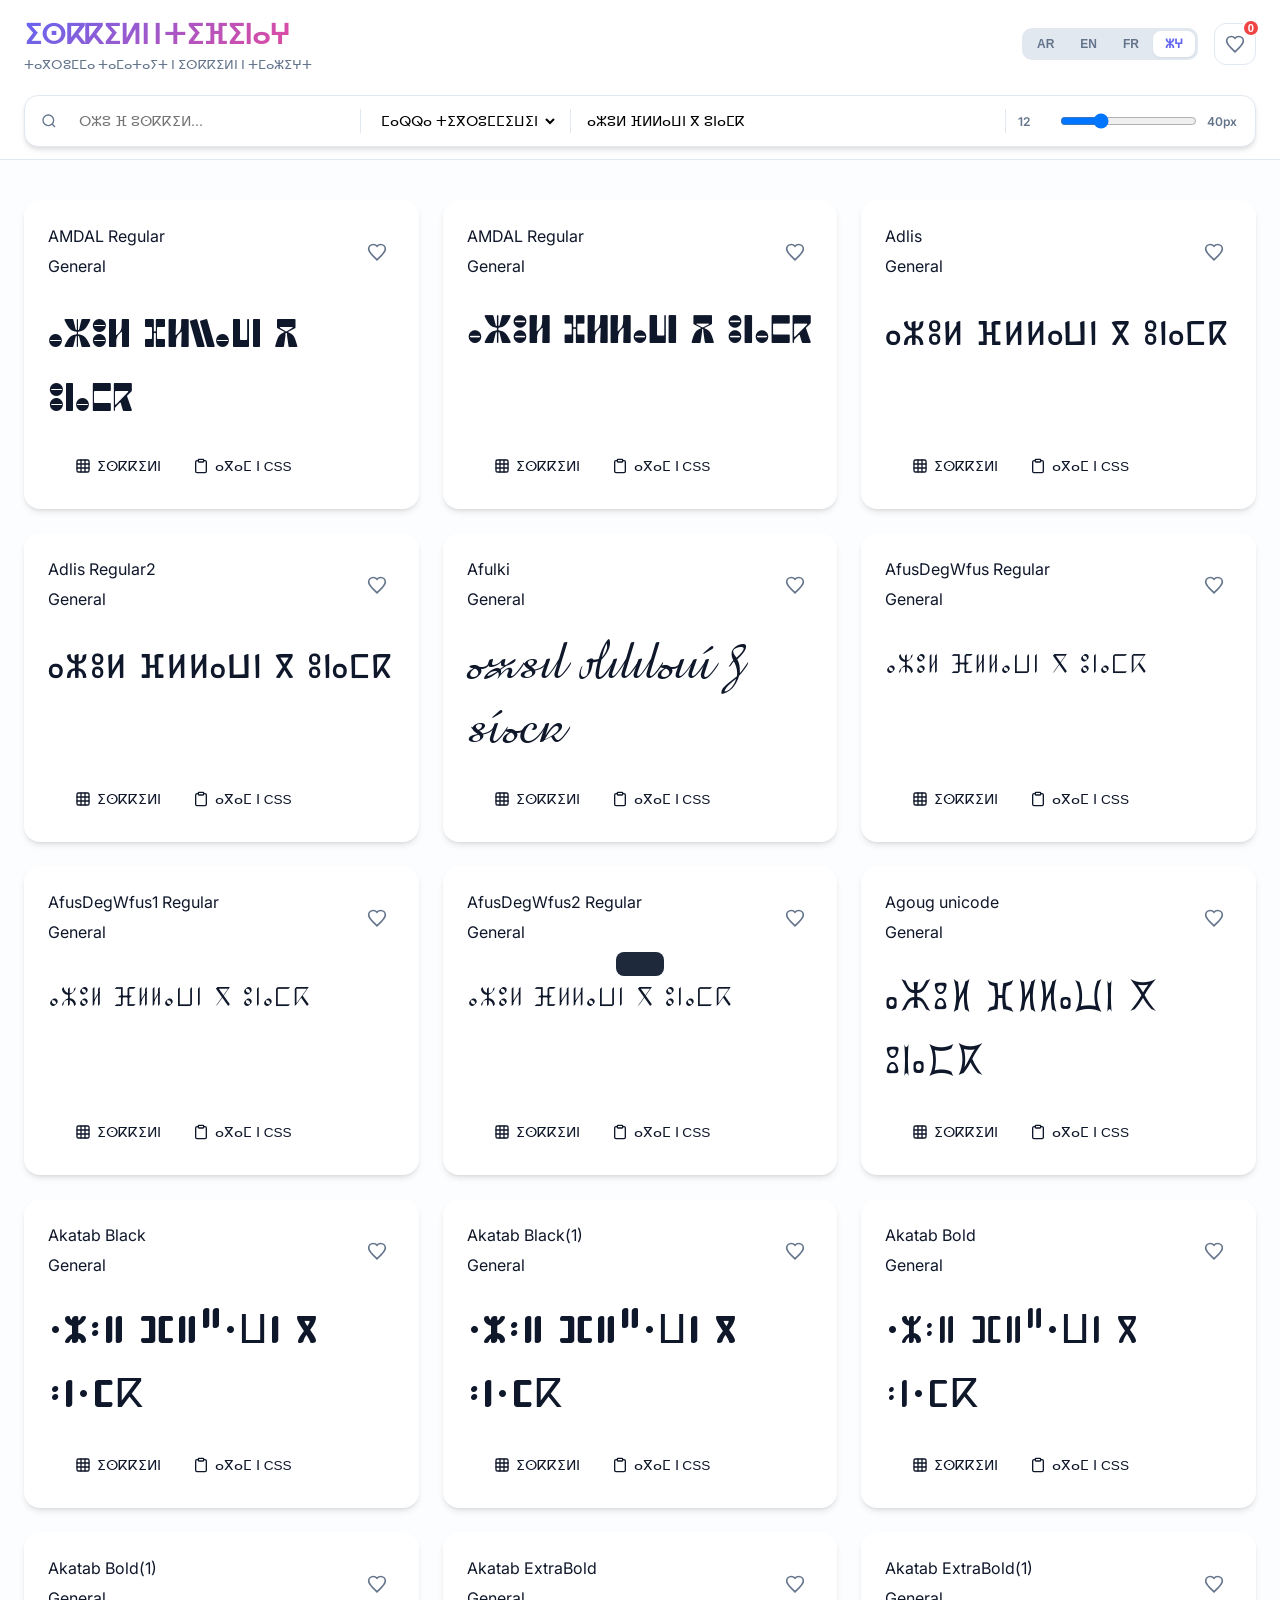
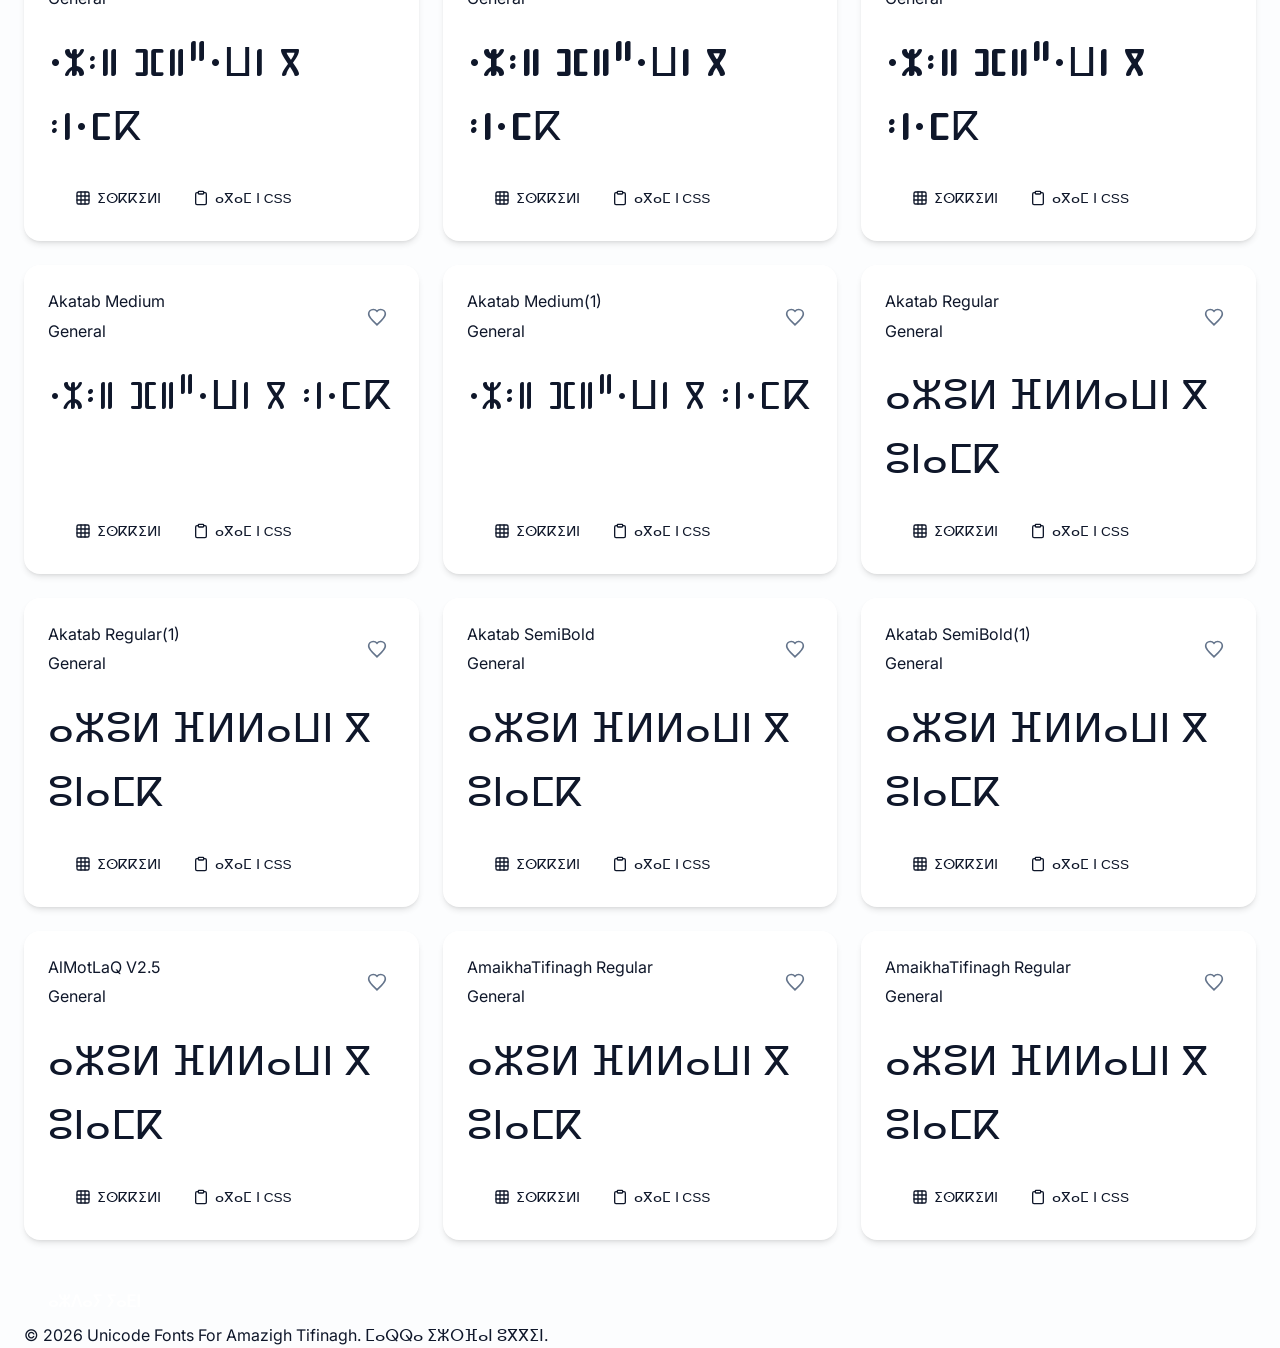
==== index.html @ 03a6a177 "Redesign header and toolbar, add a favorite toggle with counter, and implement a back-to-top button." ====
<!DOCTYPE html>
<html lang="zgh" dir="ltr">

<head>
    <meta charset="UTF-8">
    <meta name="viewport" content="width=device-width, initial-scale=1.0">
    <title>Tifinagh Fonts - معاينة وتحميل خطوط الأمازيغية</title>
    <link rel="stylesheet" href="style.css">
    <link
        href="https://fonts.googleapis.com/css2?family=Inter:wght@400;500;600;700&family=Outfit:wght@400;600;700&display=swap"
        rel="stylesheet">
</head>

<body>
    <header class="main-header">
        <div class="header-inner container">
            <div class="header-top">
                <div class="logo-brand">
                    <h1 data-i18n="title">خطوط تيفيناغ</h1>
                    <p data-i18n="subtitle">ⵜⴰⴳⵔⵓⵎⵎⴰ ⵜⴰⵎⴰⵜⴰⵢⵜ ⵏ ⵉⵙⴽⴽⵉⵍⵏ ⵏ ⵜⵎⴰⵣⵉⵖⵜ</p>
                </div>
                
                <div class="header-actions">
                    <div class="lang-switcher">
                        <button class="lang-btn" data-lang="ar">AR</button>
                        <button class="lang-btn" data-lang="en">EN</button>
                        <button class="lang-btn" data-lang="fr">FR</button>
                        <button class="lang-btn" data-lang="zgh">ⵣⵖ</button>
                    </div>
                    
                    <button id="toggleFavsBtn" class="btn-fav-toggle" data-i18n-title="showFavorites">
                        <svg viewBox="0 0 24 24"><path d="M12 21.35l-1.45-1.32C5.4 15.36 2 12.28 2 8.5 2 5.42 4.42 3 7.5 3c1.74 0 3.41.81 4.5 2.09C13.09 3.81 14.76 3 16.5 3 19.58 3 22 5.42 22 8.5c0 3.78-3.4 6.86-8.55 11.54L12 21.35z"/></svg>
                        <span id="favCount" class="badge">0</span>
                    </button>
                </div>
            </div>

            <div class="toolbar shadow-sm">
                <div class="toolbar-search">
                    <svg class="icon" viewBox="0 0 24 24" fill="none" stroke="currentColor" stroke-width="2"><circle cx="11" cy="11" r="8"></circle><line x1="21" y1="21" x2="16.65" y2="16.65"></line></svg>
                    <input type="text" id="fontSearch" data-i18n-placeholder="searchPlaceholder" placeholder="Search fonts...">
                </div>

                <div class="toolbar-divider"></div>

                <div class="toolbar-category">
                    <select id="categoryFilter">
                        <option value="all" data-i18n="allCategories">Categories</option>
                    </select>
                </div>

                <div class="toolbar-divider"></div>

                <div class="toolbar-preview">
                    <input type="text" id="previewTextInput" data-i18n-placeholder="previewPlaceholder" placeholder="Type something..." value="ⴰⵣⵓⵍ ⴼⵍⵍⴰⵡⵏ ⴳ ⵓⵏⴰⵎⴽ">
                </div>

                <div class="toolbar-divider"></div>

                <div class="toolbar-size">
                    <span class="size-label">12</span>
                    <input type="range" id="fontSizeRange" min="12" max="120" value="40">
                    <span id="fontSizeValue" class="size-value">40px</span>
                </div>
            </div>
        </div>
    </header>

    <main class="container">
        <div id="fontsGrid" class="fonts-grid">
            <!-- Font cards will be injected here -->
            <div class="loading" data-i18n="loading">جاري تحميل الخطوط...</div>
        </div>
        
        <div id="loadMoreContainer" class="load-more-container" style="display: none;">
            <button id="loadMoreBtn" class="btn-primary" data-i18n="loadMore">تحميل المزيد</button>
        </div>
    </main>

    <!-- Modal for Character Map -->
    <div id="charMapModal" class="modal">
        <div class="modal-content">
            <div class="modal-header">
                <h2 id="modalFontName">Character Map</h2>
                <button class="close-modal">&times;</button>
            </div>
            <div class="modal-body">
                <div id="charGrid" class="char-grid"></div>
            </div>
        </div>
    </div>

    <!-- Notification Toast -->
    <div id="toast" class="toast"></div>

    <footer class="main-footer">
        <div class="container">
            <p data-i18n="footerText">&copy; 2026 Unicode Fonts For Amazigh Tifinagh. جميع الحقوق محفوظة.</p>
        </div>
    </footer>

    <button id="backToTop" class="btn-top" title="Back to top">
        <svg viewBox="0 0 24 24"><path d="M7 14l5-5 5 5H7z"/></svg>
    </button>

    <script src="script.js"></script>
</body>

</html>
---- style.css ----
:root {
    --primary: #6366f1;
    --primary-hover: #4f46e5;
    --accent: #ec4899;
    --bg-main: #fcfdfe;
    --card-bg: #ffffff;
    --text-main: #0f172a;
    --text-muted: #64748b;
    --border: #e2e8f0;
    --header-bg: rgba(255, 255, 255, 0.85);
    --shadow-sm: 0 1px 2px 0 rgb(0 0 0 / 0.05);
    --shadow: 0 4px 6px -1px rgb(0 0 0 / 0.1), 0 2px 4px -2px rgb(0 0 0 / 0.1);
    --shadow-lg: 0 10px 15px -3px rgb(0 0 0 / 0.1), 0 4px 6px -4px rgb(0 0 0 / 0.1);
    --radius: 16px;
    --radius-sm: 8px;
}

@media (prefers-color-scheme: dark) {
    :root {
        --bg-main: #020617;
        --card-bg: #0f172a;
        --text-main: #f1f5f9;
        --text-muted: #94a3b8;
        --border: #1e293b;
        --header-bg: rgba(2, 6, 23, 0.85);
    }
}

* {
    margin: 0;
    padding: 0;
    box-sizing: border-box;
}

body {
    font-family: 'Inter', -apple-system, sans-serif;
    background-color: var(--bg-main);
    color: var(--text-main);
    line-height: 1.6;
    -webkit-font-smoothing: antialiased;
}

.container {
    max-width: 1280px;
    margin: 0 auto;
    padding: 0 24px;
}

/* --- Modern Header --- */
.main-header {
    background-color: var(--header-bg);
    backdrop-filter: blur(12px) saturate(180%);
    -webkit-backdrop-filter: blur(12px) saturate(180%);
    border-bottom: 1px solid var(--border);
    position: sticky;
    top: 0;
    z-index: 1000;
    padding: 12px 0;
}

.header-top {
    display: flex;
    justify-content: space-between;
    align-items: center;
    margin-bottom: 20px;
}

.logo-brand h1 {
    font-family: 'Outfit', sans-serif;
    font-size: 1.75rem;
    font-weight: 800;
    letter-spacing: -0.02em;
    background: linear-gradient(135deg, var(--primary), var(--accent));
    -webkit-background-clip: text;
    background-clip: text;
    -webkit-text-fill-color: transparent;
}

.logo-brand p {
    font-size: 0.8rem;
    color: var(--text-muted);
    font-weight: 500;
    margin-top: -2px;
}

.header-actions {
    display: flex;
    align-items: center;
    gap: 16px;
}

.lang-switcher {
    display: flex;
    background: var(--border);
    padding: 3px;
    border-radius: 10px;
    gap: 2px;
}

.lang-btn {
    border: none;
    background: transparent;
    color: var(--text-muted);
    padding: 6px 12px;
    border-radius: 8px;
    font-size: 0.75rem;
    font-weight: 600;
    cursor: pointer;
    transition: all 0.2s cubic-bezier(0.4, 0, 0.2, 1);
}

.lang-btn:hover {
    color: var(--text-main);
}

.lang-btn.active {
    background: var(--card-bg);
    color: var(--primary);
    box-shadow: var(--shadow-sm);
}

.btn-fav-toggle {
    background: var(--card-bg);
    border: 1px solid var(--border);
    width: 42px;
    height: 42px;
    border-radius: 12px;
    display: flex;
    align-items: center;
    justify-content: center;
    position: relative;
    cursor: pointer;
    transition: all 0.2s;
    color: var(--text-muted);
}

.btn-fav-toggle svg {
    width: 20px;
    height: 20px;
    fill: none;
    stroke: currentColor;
    stroke-width: 2;
}

.btn-fav-toggle:hover {
    border-color: #fca5a5;
    color: #ef4444;
    transform: translateY(-1px);
}

.btn-fav-toggle.active {
    background: #fef2f2;
    border-color: #fca5a5;
    color: #ef4444;
}

.btn-fav-toggle.active svg {
    fill: currentColor;
}

.badge {
    position: absolute;
    top: -5px;
    right: -5px;
    background: #ef4444;
    color: white;
    font-size: 0.7rem;
    font-weight: 700;
    min-width: 18px;
    height: 18px;
    padding: 0 4px;
    border-radius: 9px;
    display: flex;
    align-items: center;
    justify-content: center;
    border: 2px solid var(--card-bg);
}

/* --- Toolbar (Controls) --- */
.toolbar {
    background: var(--card-bg);
    border: 1px solid var(--border);
    border-radius: 14px;
    padding: 8px 16px;
    display: flex;
    align-items: center;
    gap: 12px;
    box-shadow: var(--shadow);
}

.toolbar > div {
    display: flex;
    align-items: center;
    gap: 10px;
}

.toolbar-divider {
    width: 1px;
    height: 24px;
    background: var(--border);
    flex-shrink: 0;
}

.toolbar-search {
    flex: 1.5;
    min-width: 180px;
}

.toolbar-preview {
    flex: 2;
    min-width: 250px;
}

.toolbar-search .icon {
    width: 18px;
    color: var(--text-muted);
}

.toolbar input, .toolbar select {
    border: none !important;
    background: transparent !important;
    padding: 8px 4px;
    font-size: 0.9rem;
    font-weight: 500;
    width: 100%;
    outline: none;
}

.toolbar select {
    cursor: pointer;
    min-width: 120px;
}

.toolbar-size {
    display: flex;
    align-items: center;
    gap: 12px;
    min-width: 180px;
}

.toolbar-size input[type="range"] {
    flex: 1;
    cursor: pointer;
}

.size-label, .size-value {
    font-size: 0.75rem;
    color: var(--text-muted);
    font-weight: 600;
    min-width: 32px;
}

/* Grid & Cards */
.fonts-grid {
    display: grid;
    grid-template-columns: repeat(auto-fill, minmax(350px, 1fr));
    gap: 24px;
    padding: 40px 0;
}

.font-card {
    background-color: var(--card-bg);
    border: 1px solid var(--border-color);
    border-radius: var(--radius);
    padding: 24px;
    display: flex;
    flex-direction: column;
    gap: 20px;
    transition: transform 0.2s, box-shadow 0.2s;
    box-shadow: var(--shadow);
}

.font-card:hover {
    transform: translateY(-4px);
    box-shadow: 0 10px 15px -3px rgb(0 0 0 / 0.1);
}

/* Font Info & Favorites */
.font-info {
    display: flex;
    justify-content: space-between;
    align-items: center;
}

.font-meta {
    display: flex;
    flex-direction: column;
    gap: 4px;
}

.btn-fav {
    background: none;
    border: none;
    cursor: pointer;
    color: var(--text-muted);
    transition: transform 0.2s, color 0.2s;
    padding: 8px;
    display: flex;
    align-items: center;
    justify-content: center;
}

.btn-fav:hover {
    transform: scale(1.2);
    color: #ef4444;
}

.btn-fav.active {
    color: #ef4444;
}

.btn-fav svg {
    width: 20px;
    height: 20px;
    fill: none;
    stroke: currentColor;
    stroke-width: 2;
}

.btn-fav.active svg {
    fill: currentColor;
}

.font-actions {
    display: flex;
    justify-content: flex-end;
    gap: 8px;
    margin-top: auto;
}

.btn-action {
    display: inline-flex;
    align-items: center;
    gap: 6px;
    padding: 8px 12px;
    background-color: var(--bg-color);
    color: var(--text-main);
    text-decoration: none;
    border-radius: 8px;
    font-size: 0.85rem;
    font-weight: 500;
    border: 1px solid var(--border-color);
    cursor: pointer;
    transition: all 0.2s;
}

.btn-action:hover {
    border-color: var(--primary-color);
    color: var(--primary-color);
}

.btn-download {
    background-color: var(--primary-color);
    color: white;
    border-color: var(--primary-color);
}

.btn-download:hover {
    background-color: var(--primary-hover);
    color: white;
}

.btn-primary {
    padding: 12px 24px;
    background-color: var(--primary-color);
    color: white;
    border: none;
    border-radius: 8px;
    font-size: 1rem;
    font-weight: 600;
    cursor: pointer;
    transition: background-color 0.2s;
}

.btn-primary:hover {
    background-color: var(--primary-hover);
}

/* Modal Styles */
.modal {
    display: none;
    position: fixed;
    z-index: 1000;
    left: 0;
    top: 0;
    width: 100%;
    height: 100%;
    background-color: rgba(0, 0, 0, 0.5);
    backdrop-filter: blur(4px);
    align-items: center;
    justify-content: center;
}

.modal.active {
    display: flex;
}

.modal-content {
    background-color: var(--card-bg);
    border-radius: var(--radius);
    width: 90%;
    max-width: 800px;
    max-height: 80vh;
    box-shadow: 0 20px 25px -5px rgb(0 0 0 / 0.1);
    display: flex;
    flex-direction: column;
}

.modal-header {
    padding: 20px 24px;
    border-bottom: 1px solid var(--border-color);
    display: flex;
    justify-content: space-between;
    align-items: center;
}

.modal-header h2 {
    font-size: 1.25rem;
    font-weight: 600;
}

.close-modal {
    background: none;
    border: none;
    font-size: 1.5rem;
    cursor: pointer;
    color: var(--text-muted);
}

.modal-body {
    padding: 24px;
    overflow-y: auto;
}

.char-grid {
    display: grid;
    grid-template-columns: repeat(auto-fill, minmax(60px, 1fr));
    gap: 12px;
}

.char-item {
    aspect-ratio: 1;
    display: flex;
    align-items: center;
    justify-content: center;
    background-color: var(--bg-color);
    border: 1px solid var(--border-color);
    border-radius: 8px;
    font-size: 1.5rem;
    transition: transform 0.2s;
}

.char-item:hover {
    transform: scale(1.1);
    border-color: var(--primary-color);
}

/* Toast */
.toast {
    position: fixed;
    bottom: 24px;
    left: 50%;
    transform: translateX(-50%) translateY(100px);
    background-color: #1e293b;
    color: white;
    padding: 12px 24px;
    border-radius: 8px;
    z-index: 2000;
    transition: transform 0.3s ease;
    font-size: 0.95rem;
}

.toast.active {
    transform: translateX(-50%) translateY(0);
}

/* --- Responsive Overrides --- */
@media (max-width: 1024px) {
    .main-header { padding: 10px 0; }
    .toolbar {
        flex-wrap: wrap;
        padding: 12px;
        gap: 8px;
    }
    .toolbar-divider { display: none; }
    .toolbar-search, .toolbar-preview {
        flex: 1 1 calc(50% - 10px);
        min-width: 150px;
        padding-bottom: 8px;
        border-bottom: 1px solid var(--border) !important;
    }
    .toolbar-category, .toolbar-size {
        flex: 1 1 calc(50% - 10px);
        min-width: 150px;
    }
}

@media (max-width: 640px) {
    .header-top {
        flex-direction: column;
        align-items: flex-start;
        gap: 16px;
    }
    .header-actions {
        width: 100%;
        justify-content: space-between;
    }
    .toolbar-search, .toolbar-preview, .toolbar-category, .toolbar-size {
        flex: 1 1 100%;
    }
    .logo-brand h1 { font-size: 1.5rem; }
}

/* Animations & Effects */
@keyframes fadeInUp {
    from { opacity: 0; transform: translateY(20px); }
    to { opacity: 1; transform: translateY(0); }
}

.font-card {
    animation: fadeInUp 0.5s cubic-bezier(0.16, 1, 0.3, 1) both;
}

.btn-top {
    position: fixed;
    bottom: 30px;
    right: 30px;
    width: 44px;
    height: 44px;
    background: var(--primary);
    color: white;
    border: none;
    border-radius: 50%;
    cursor: pointer;
    box-shadow: var(--shadow-lg);
    display: none;
    align-items: center;
    justify-content: center;
    transition: all 0.3s cubic-bezier(0.4, 0, 0.2, 1);
    z-index: 100;
}

.btn-top:hover {
    transform: translateY(-5px);
    background: var(--primary-hover);
}

.btn-top.visible {
    display: flex;
    animation: fadeInUp 0.3s ease;
}

/* RTL Helpers */
[dir="rtl"] .toolbar-search .icon { margin-left: 8px; }
[dir="ltr"] .toolbar-search .icon { margin-right: 8px; }
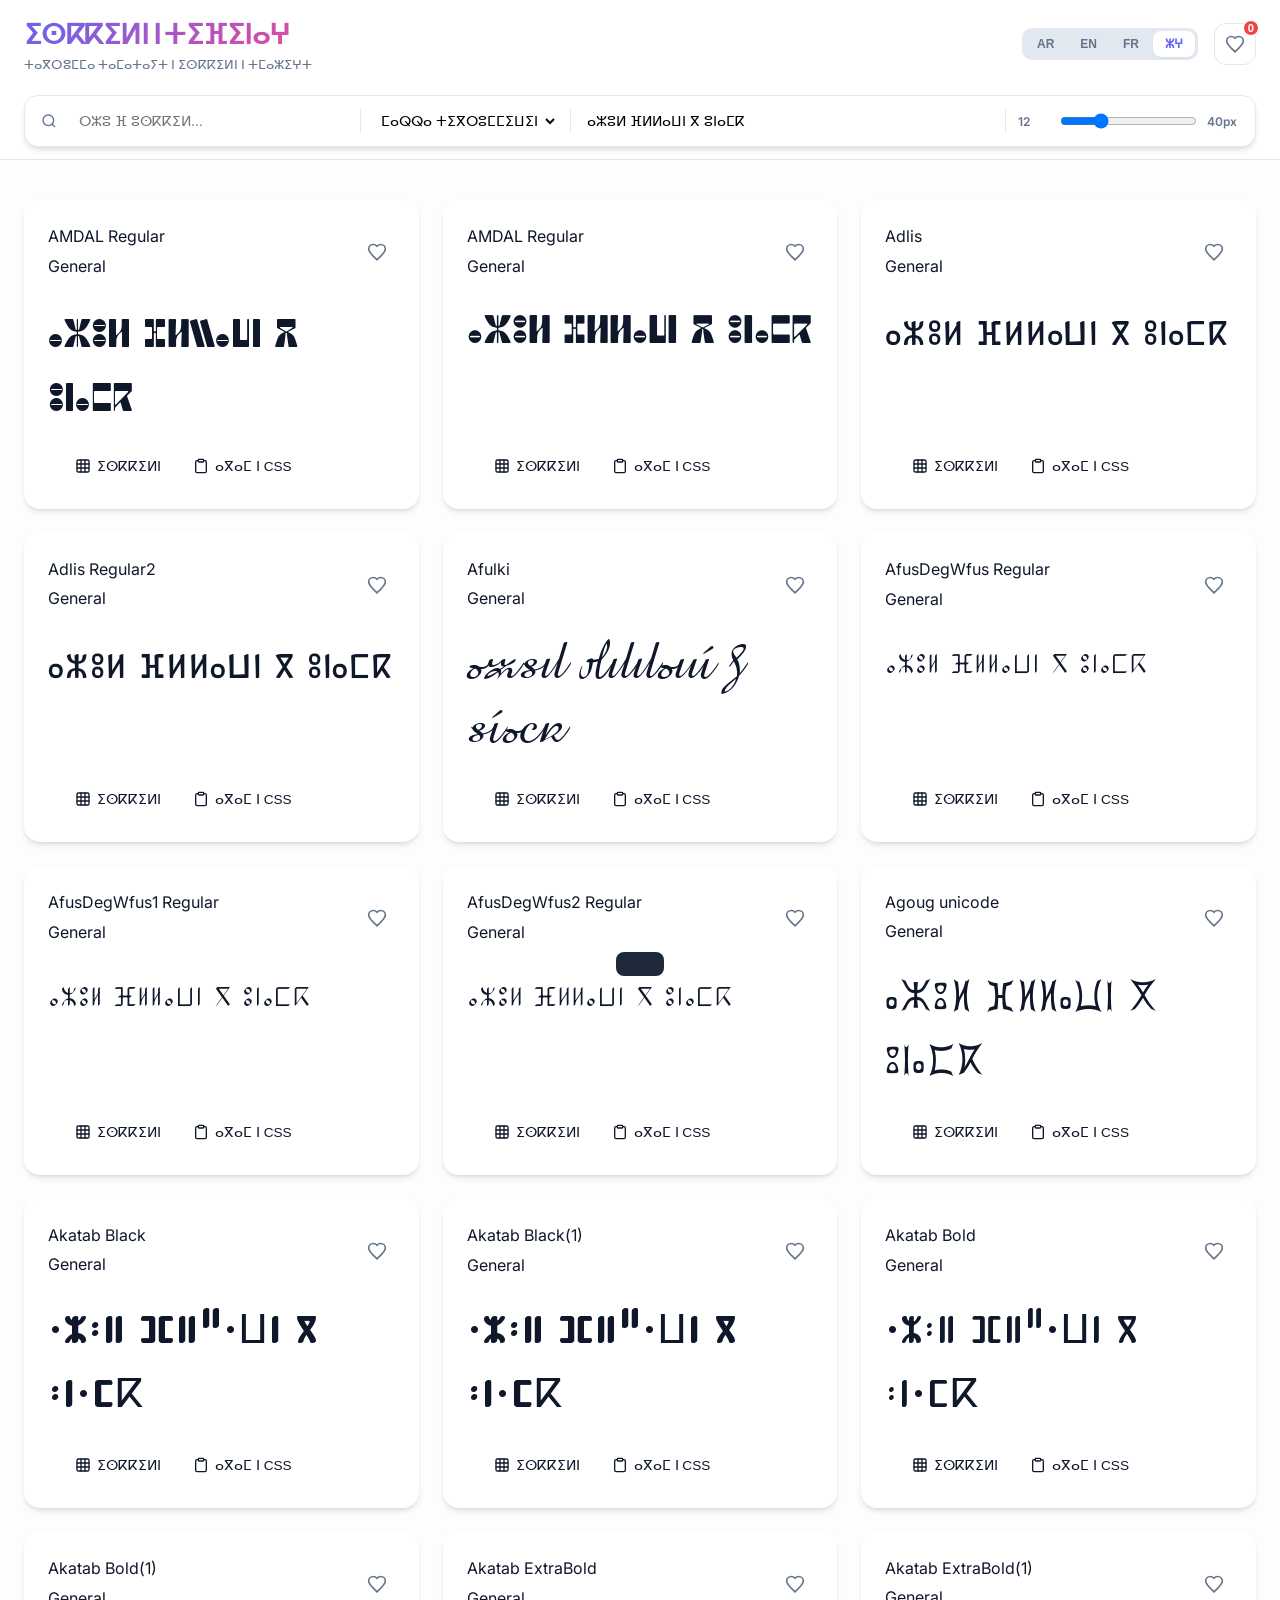
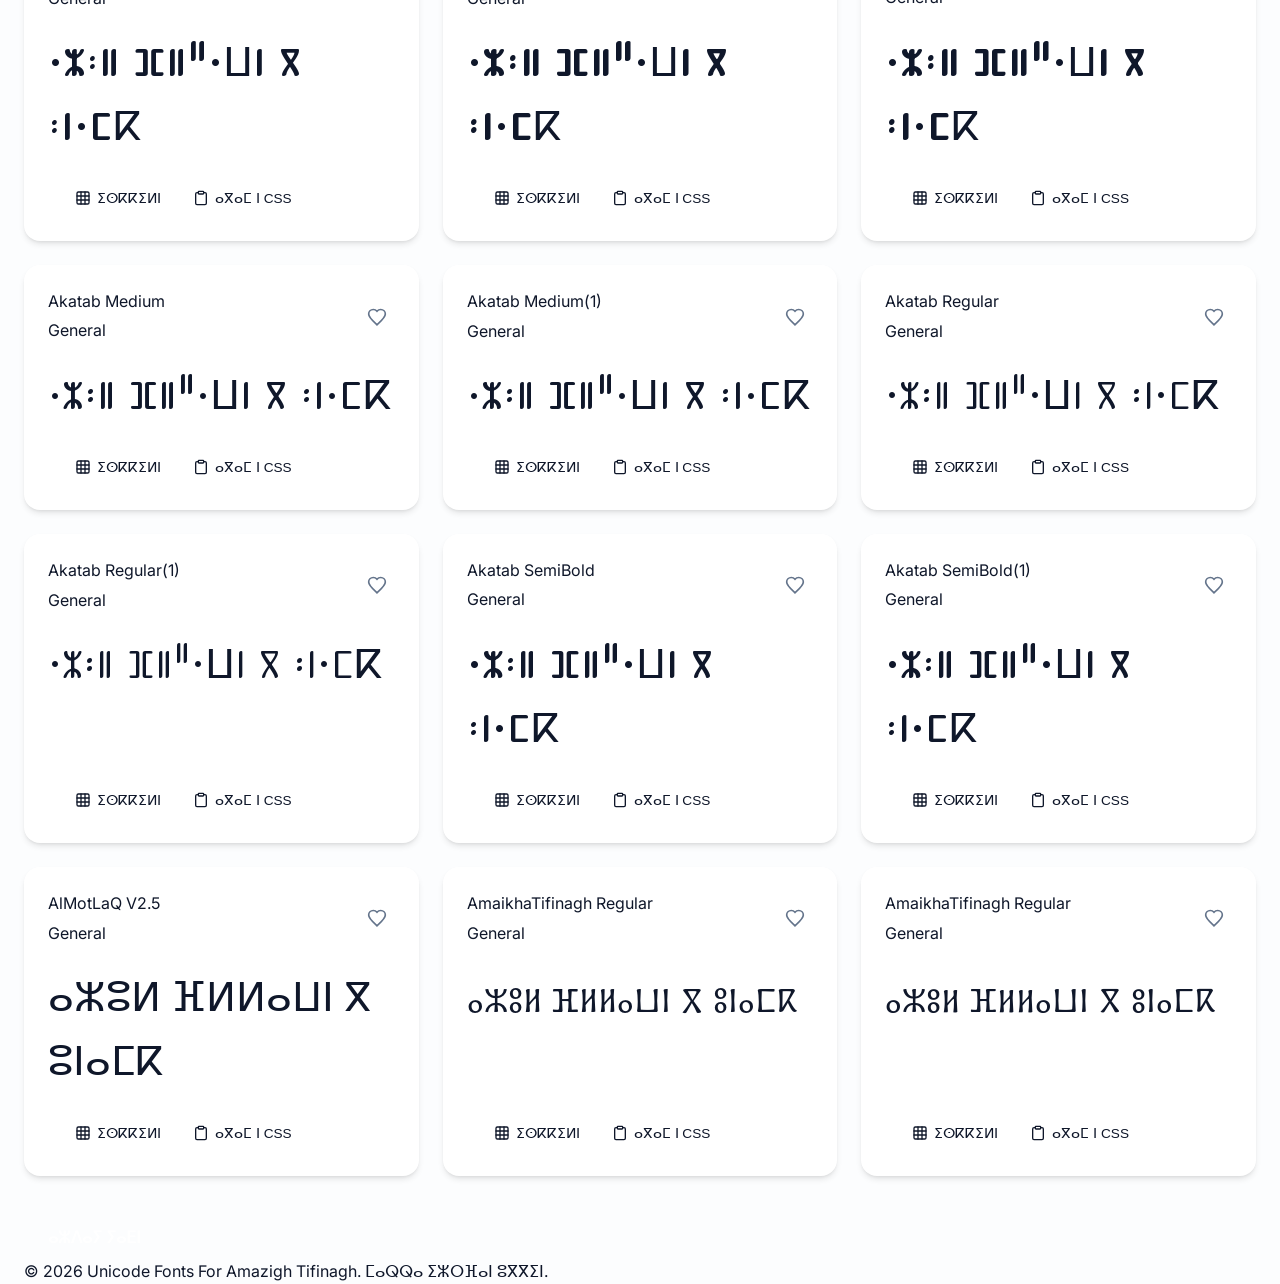
==== commit 3534b768: "Optimize SEO with meta tags, structured data, robots.txt, and sitemap" ====
--- a/index.html
+++ b/index.html
@@ -4,7 +4,51 @@
 <head>
     <meta charset="UTF-8">
     <meta name="viewport" content="width=device-width, initial-scale=1.0">
-    <title>Tifinagh Fonts - معاينة وتحميل خطوط الأمازيغية</title>
+    <title>Tifinagh Fonts - Discover and Download Amazigh Unicode Fonts</title>
+    
+    <!-- SEO Meta Tags -->
+    <meta name="description" content="A comprehensive collection of Amazigh Tifinagh Unicode fonts. Preview, save favorites, and download high-quality fonts for designers and developers.">
+    <meta name="keywords" content="Tifinagh Fonts, Amazigh Fonts, Berber Fonts, Unicode Tifinagh, Tamazight, Download Tifinagh, Font Preview, Ircam Fonts">
+    <meta name="author" content="Anamek Organisation">
+    <link rel="canonical" href="https://anamekorganisation.github.io/Amazigh-Fonts/">
+
+    <!-- Open Graph / Facebook -->
+    <meta property="og:type" content="website">
+    <meta property="og:url" content="https://anamekorganisation.github.io/Amazigh-Fonts/">
+    <meta property="og:title" content="Tifinagh Fonts - Discover and Download Amazigh Unicode Fonts">
+    <meta property="og:description" content="Explore a modern collection of Tifinagh fonts. Preview styles, copy CSS, and find the perfect font for your Amazigh project.">
+    <meta property="og:image" content="https://anamekorganisation.github.io/Amazigh-Fonts/og-image.jpg">
+
+    <!-- Twitter -->
+    <meta property="twitter:card" content="summary_large_image">
+    <meta property="twitter:url" content="https://anamekorganisation.github.io/Amazigh-Fonts/">
+    <meta property="twitter:title" content="Tifinagh Fonts - Discover and Download Amazigh Unicode Fonts">
+    <meta property="twitter:description" content="Explore a modern collection of Tifinagh fonts. Preview styles, copy CSS, and find the perfect font for your Amazigh project.">
+    <meta property="twitter:image" content="https://anamekorganisation.github.io/Amazigh-Fonts/og-image.jpg">
+
+    <!-- Structured Data (JSON-LD) -->
+    <script type="application/ld+json">
+    {
+      "@context": "https://schema.org",
+      "@type": "WebApplication",
+      "name": "Tifinagh Fonts Explorer",
+      "description": "A comprehensive digital library for Amazigh Tifinagh fonts.",
+      "url": "https://anamekorganisation.github.io/Amazigh-Fonts/",
+      "applicationCategory": "DesignTool",
+      "operatingSystem": "All",
+      "publisher": {
+        "@type": "Organization",
+        "name": "Anamek Organisation",
+        "url": "https://github.com/AnamekOrganisation"
+      },
+      "offers": {
+        "@type": "Offer",
+        "price": "0",
+        "priceCurrency": "USD"
+      }
+    }
+    </script>
+
     <link rel="stylesheet" href="style.css">
     <link
         href="https://fonts.googleapis.com/css2?family=Inter:wght@400;500;600;700&family=Outfit:wght@400;600;700&display=swap"
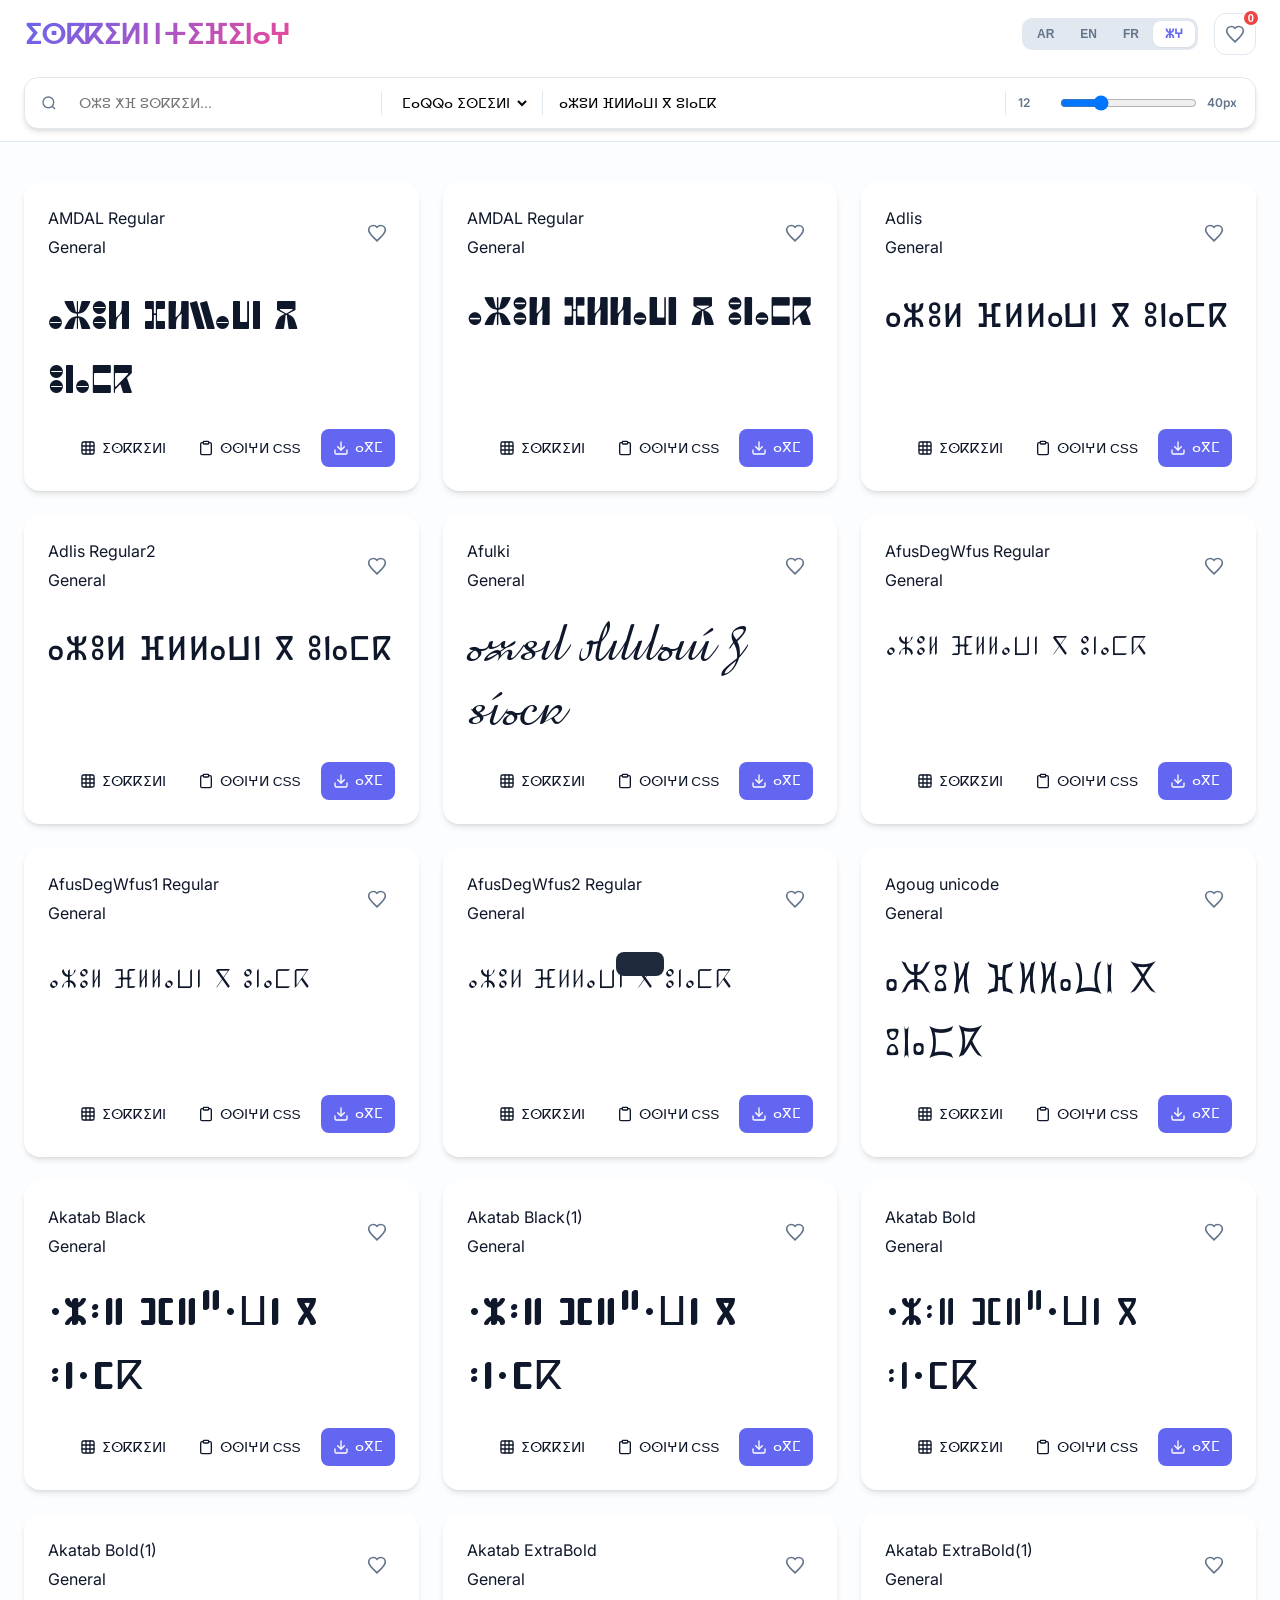
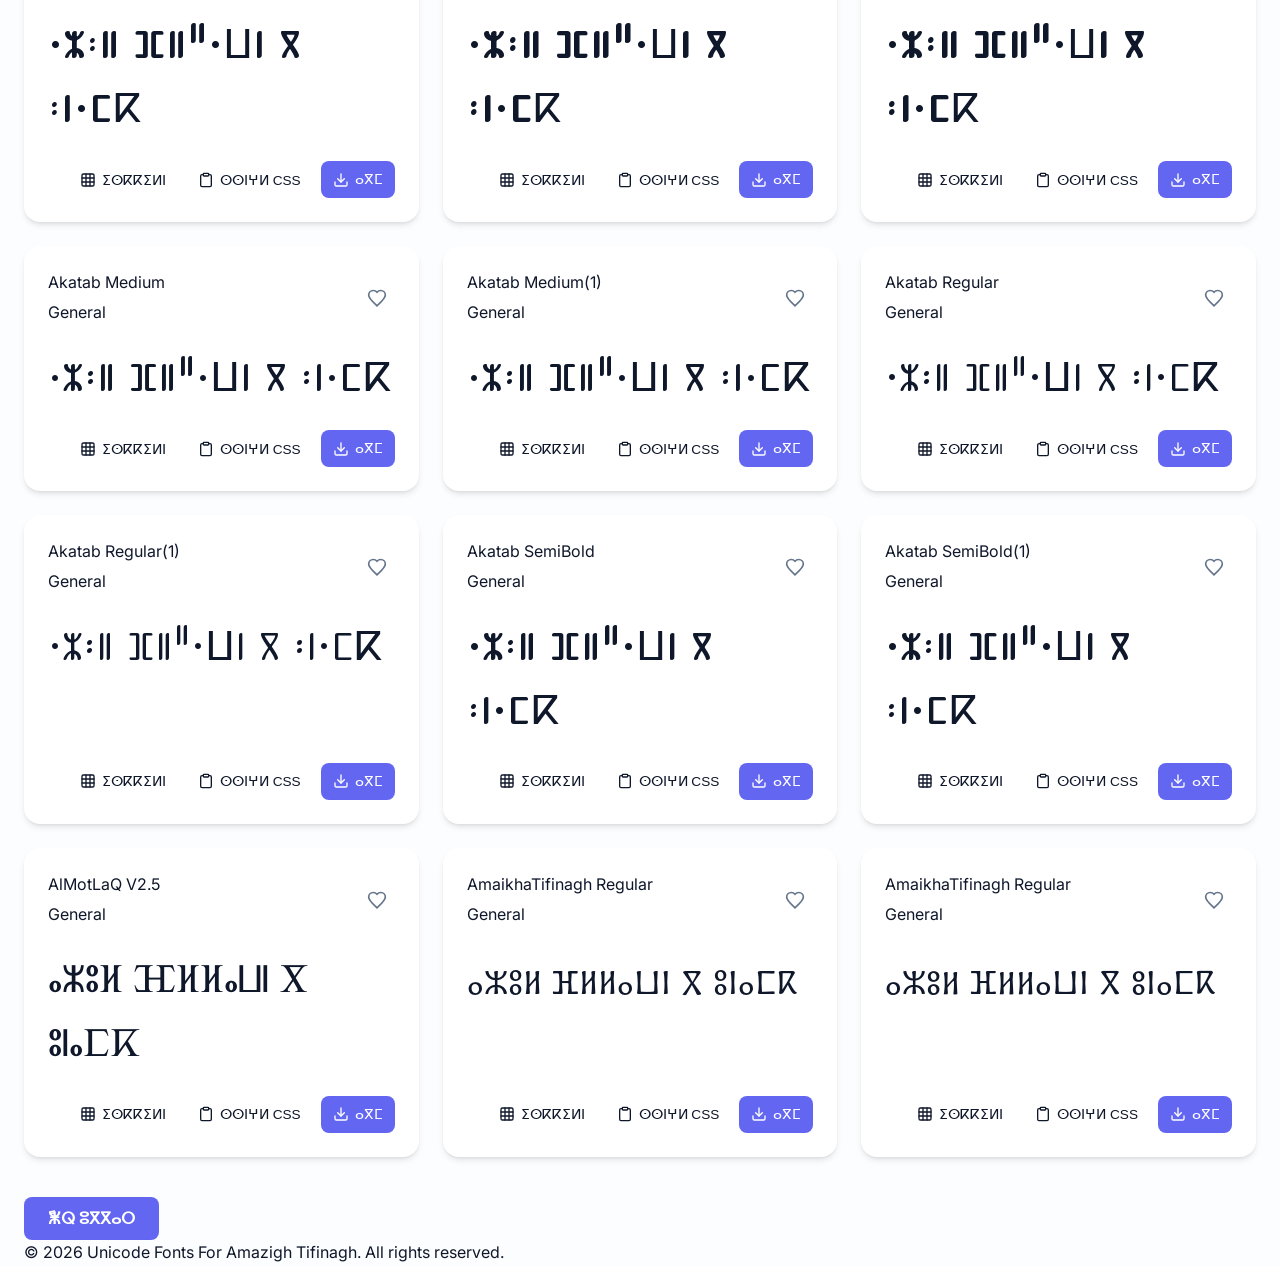
==== commit 3711b98d: "Update header title and subtitle in index.html" ====
--- a/index.html
+++ b/index.html
@@ -60,8 +60,7 @@
         <div class="header-inner container">
             <div class="header-top">
                 <div class="logo-brand">
-                    <h1 data-i18n="title">خطوط تيفيناغ</h1>
-                    <p data-i18n="subtitle">ⵜⴰⴳⵔⵓⵎⵎⴰ ⵜⴰⵎⴰⵜⴰⵢⵜ ⵏ ⵉⵙⴽⴽⵉⵍⵏ ⵏ ⵜⵎⴰⵣⵉⵖⵜ</p>
+                    <h1 data-i18n="title">ⵉⵙⴽⴽⵉⵍⵏ ⵏ ⵜⴼⵉⵏⴰⵖ</h1>
                 </div>
                 
                 <div class="header-actions">
@@ -150,4 +149,4 @@
     <script src="script.js"></script>
 </body>
 
-</html>+</html>
--- a/style.css
+++ b/style.css
@@ -1,5 +1,6 @@
 :root {
     --primary: #6366f1;
+    --primary-color: #6366f1;
     --primary-hover: #4f46e5;
     --accent: #ec4899;
     --bg-main: #fcfdfe;
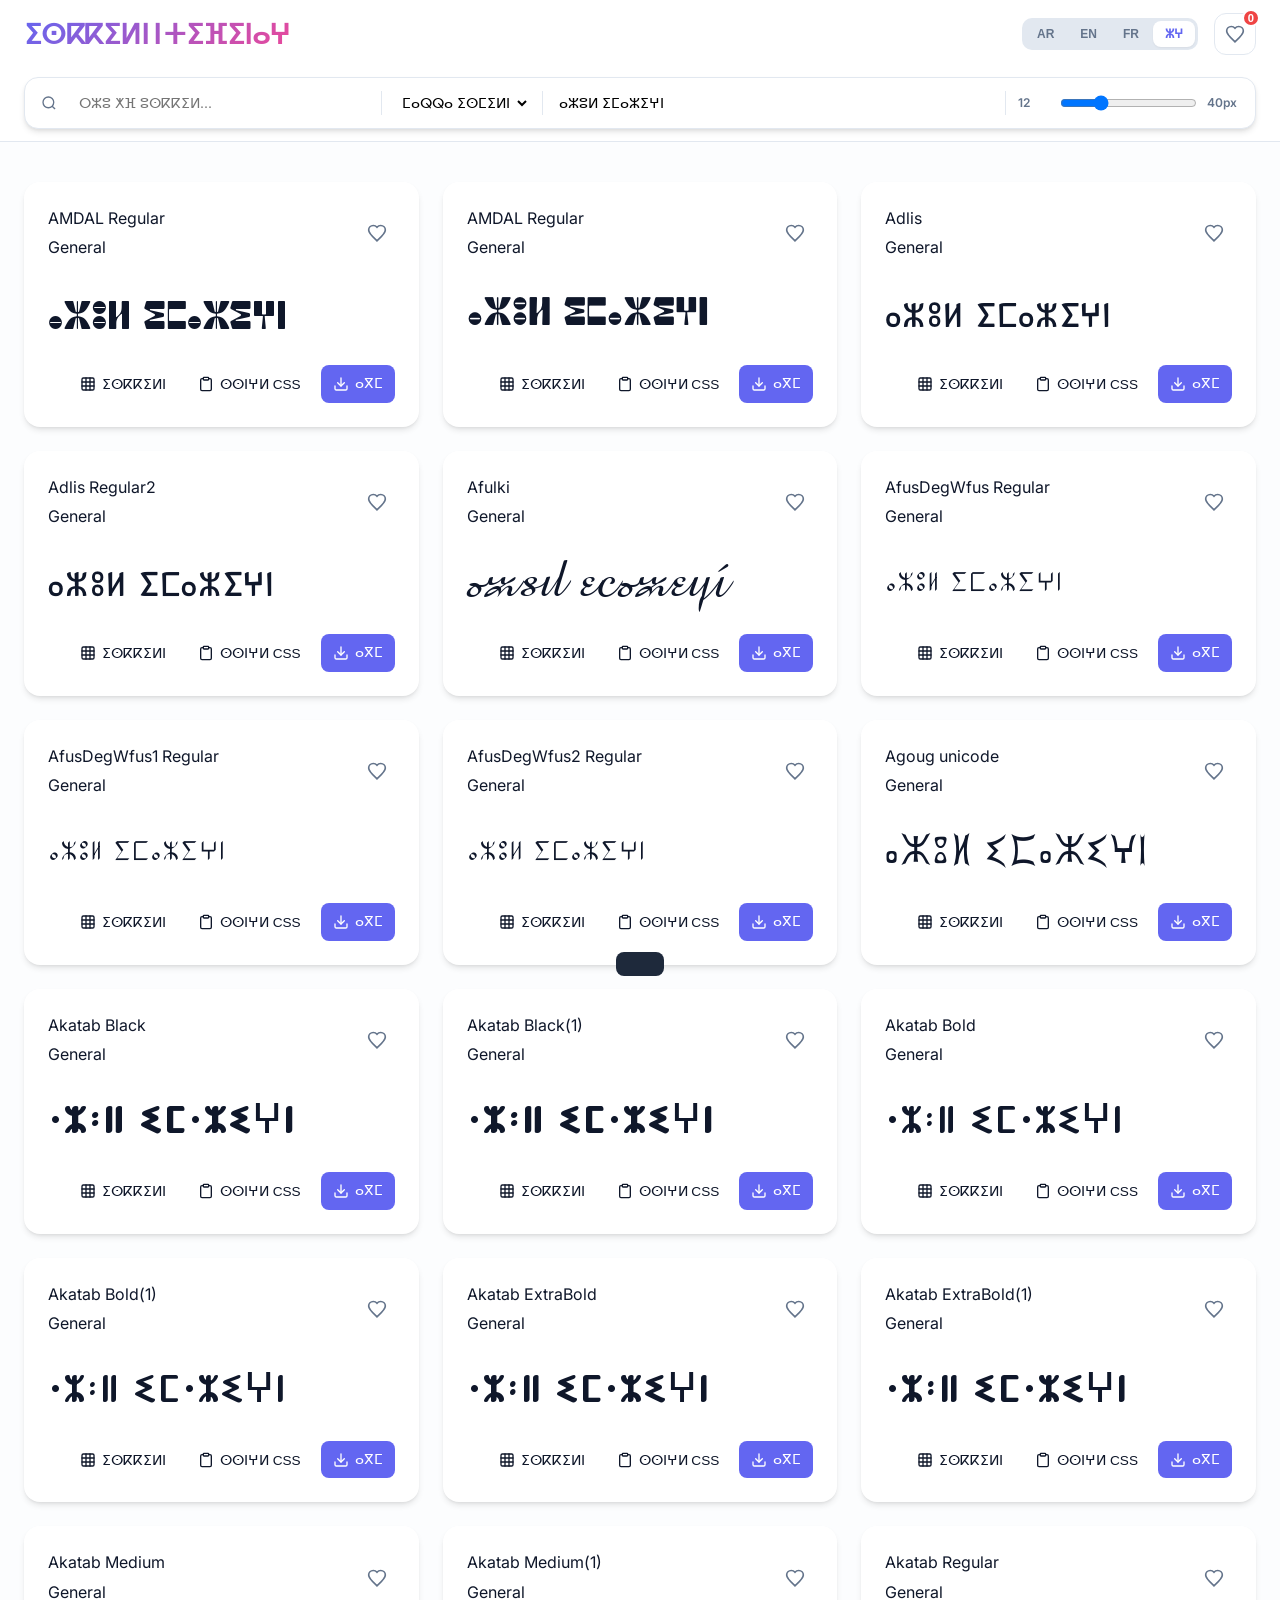
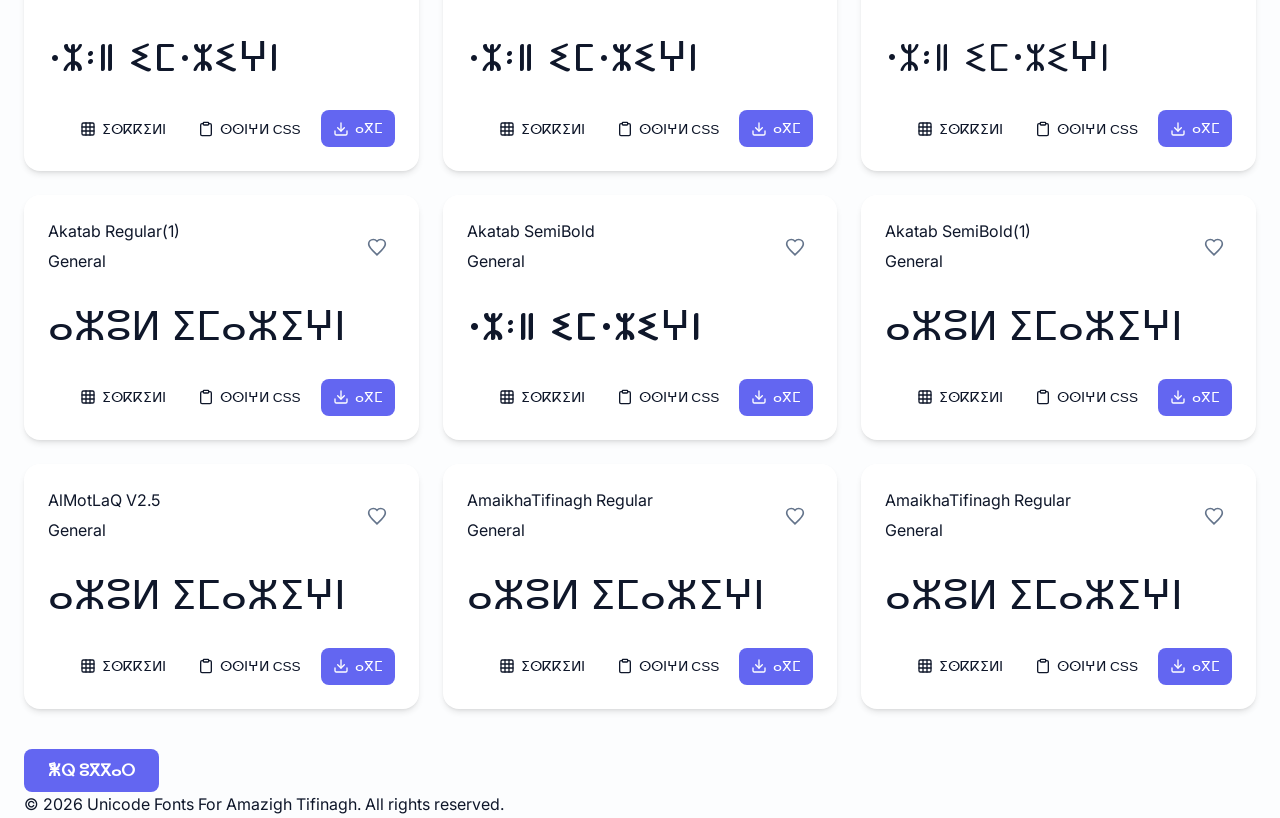
==== commit 341a38f4: "Update preview text input value in index.html" ====
--- a/index.html
+++ b/index.html
@@ -95,7 +95,7 @@
                 <div class="toolbar-divider"></div>
 
                 <div class="toolbar-preview">
-                    <input type="text" id="previewTextInput" data-i18n-placeholder="previewPlaceholder" placeholder="Type something..." value="ⴰⵣⵓⵍ ⴼⵍⵍⴰⵡⵏ ⴳ ⵓⵏⴰⵎⴽ">
+                    <input type="text" id="previewTextInput" data-i18n-placeholder="previewPlaceholder" placeholder="Type something..." value="ⴰⵣⵓⵍ ⵉⵎⴰⵣⵉⵖⵏ">
                 </div>
 
                 <div class="toolbar-divider"></div>
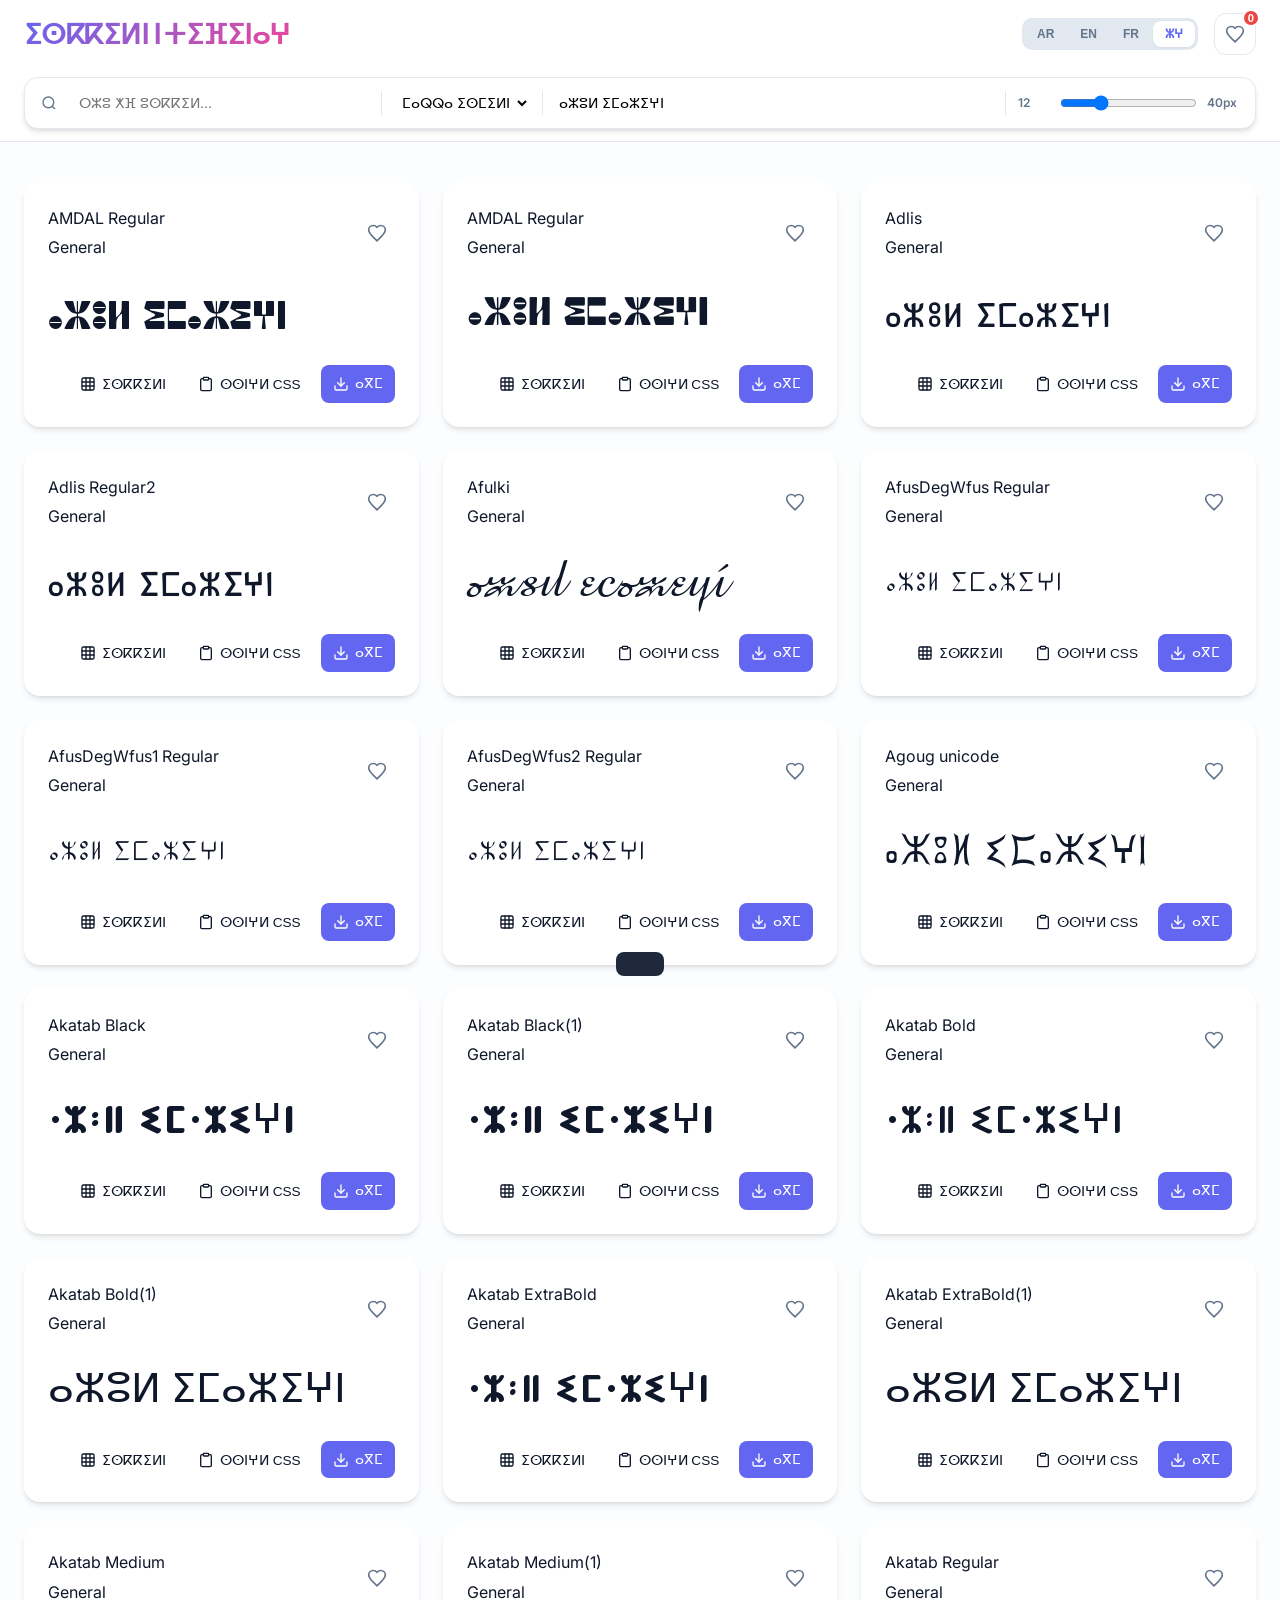
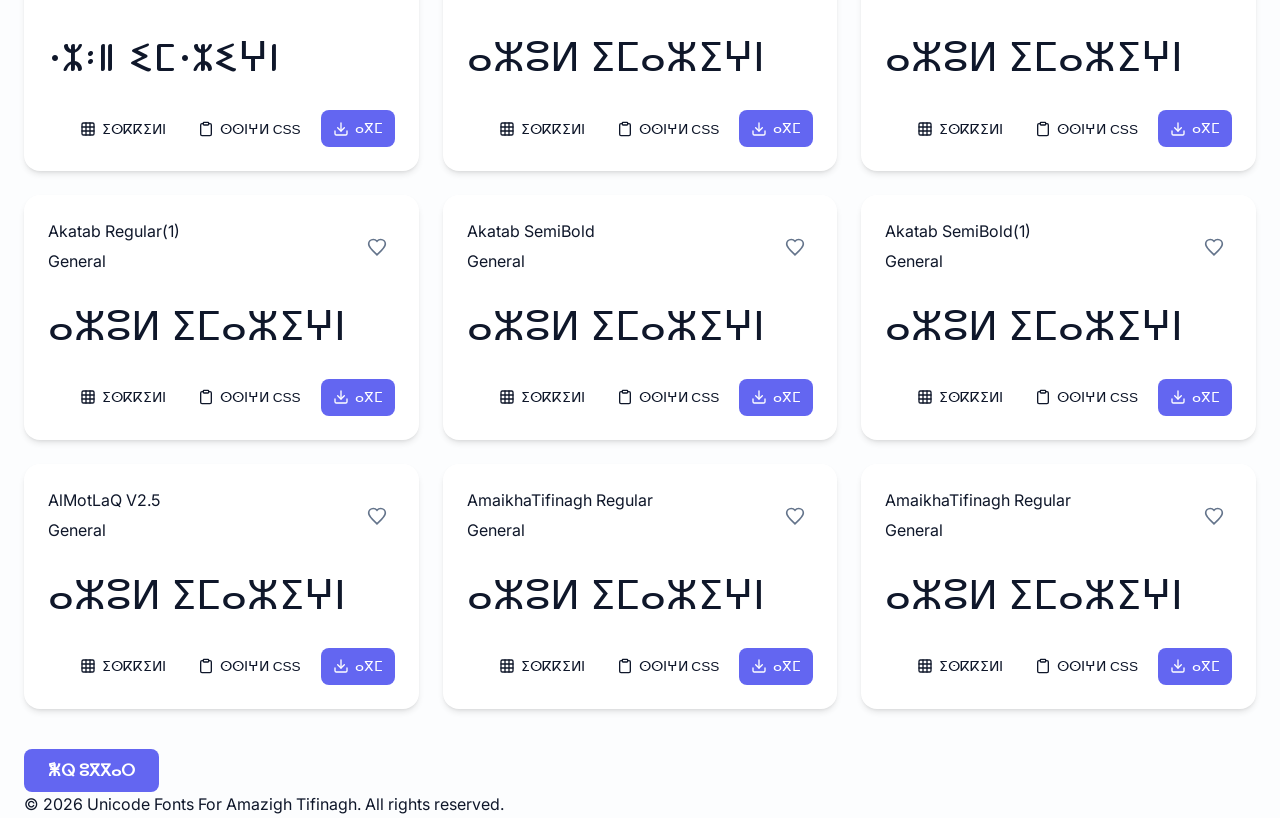
==== commit 4a4bc451: "Update loading text and footer message in HTML" ====
--- a/index.html
+++ b/index.html
@@ -112,11 +112,11 @@
     <main class="container">
         <div id="fontsGrid" class="fonts-grid">
             <!-- Font cards will be injected here -->
-            <div class="loading" data-i18n="loading">جاري تحميل الخطوط...</div>
+            <div class="loading" data-i18n="loading">loading...</div>
         </div>
         
         <div id="loadMoreContainer" class="load-more-container" style="display: none;">
-            <button id="loadMoreBtn" class="btn-primary" data-i18n="loadMore">تحميل المزيد</button>
+            <button id="loadMoreBtn" class="btn-primary" data-i18n="loadMore">load more</button>
         </div>
     </main>
 
@@ -138,7 +138,7 @@
 
     <footer class="main-footer">
         <div class="container">
-            <p data-i18n="footerText">&copy; 2026 Unicode Fonts For Amazigh Tifinagh. جميع الحقوق محفوظة.</p>
+            <p data-i18n="footerText">&copy; 2026 Unicode Fonts For Amazigh Tifinagh. All rights reserved..</p>
         </div>
     </footer>
 
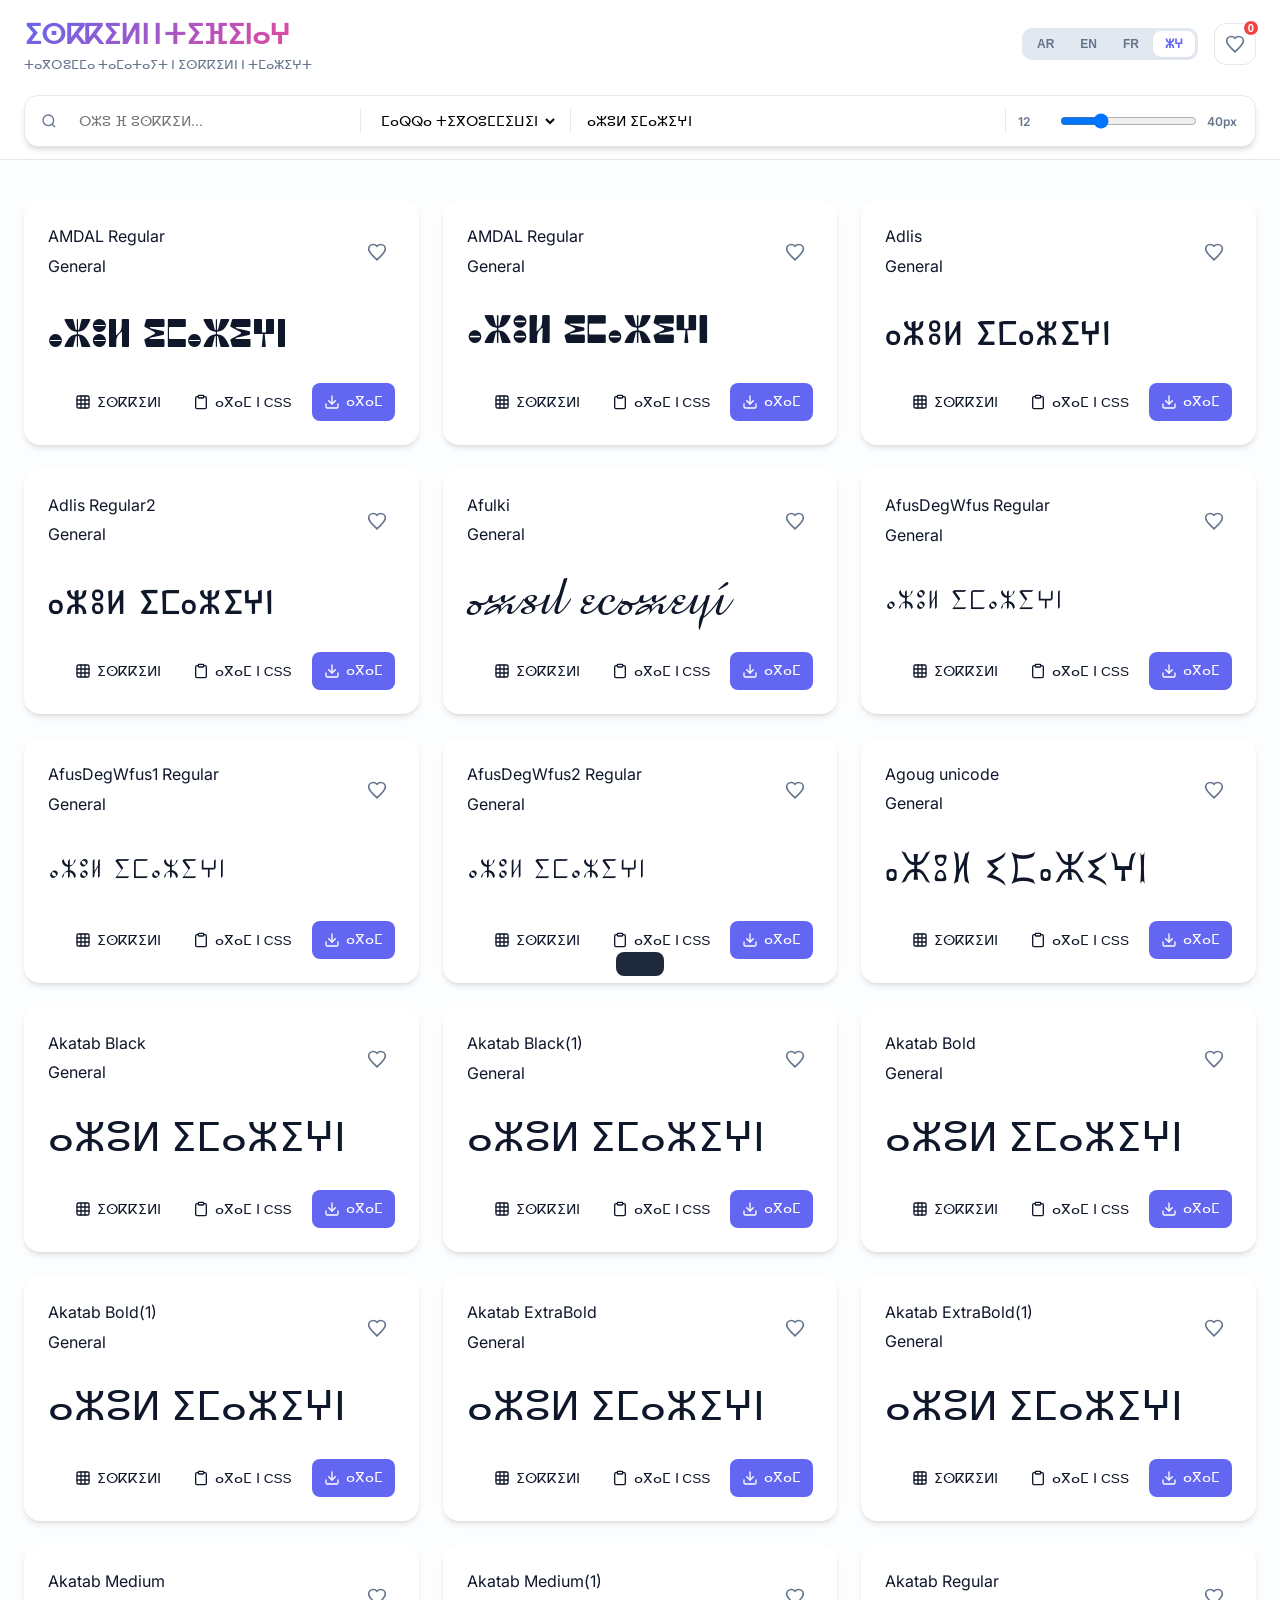
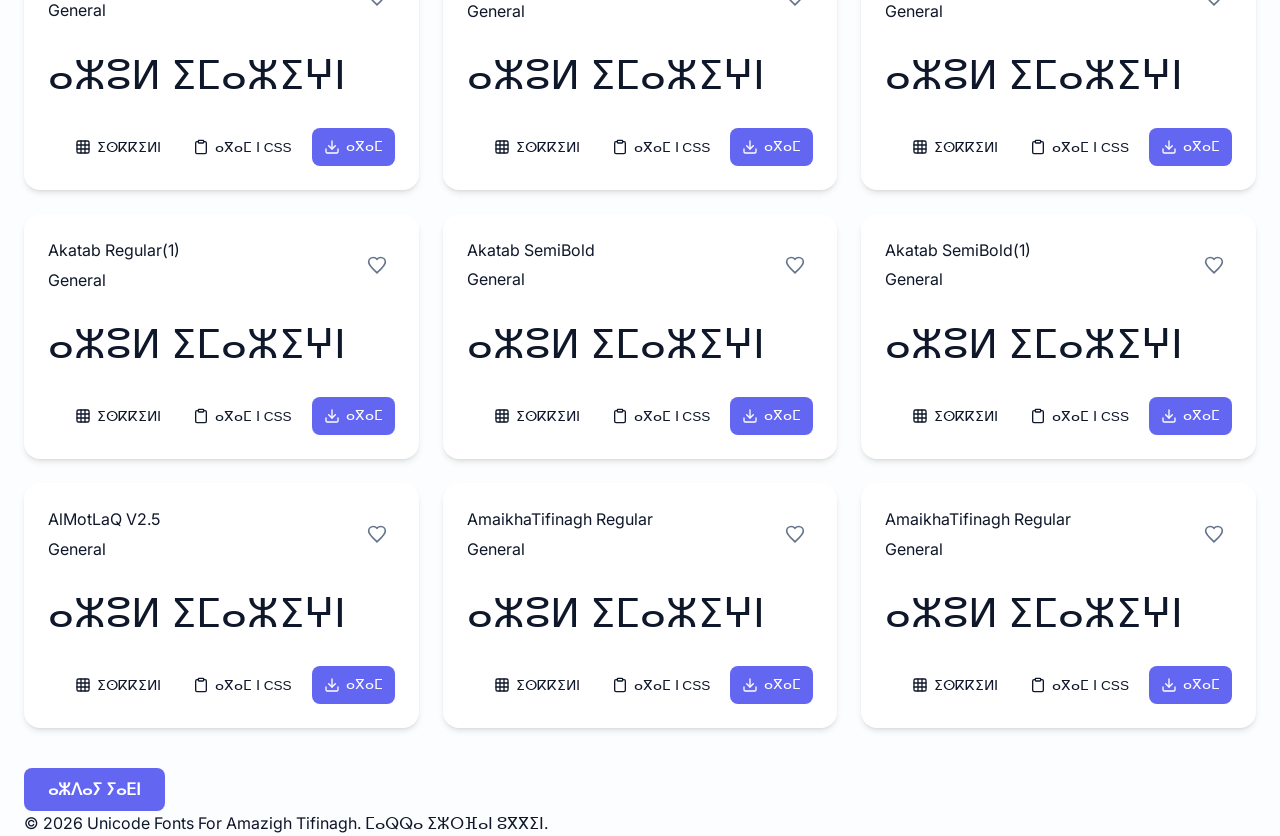
==== commit 84982bf2: "feat: Update default Tifinagh preview text in the UI and add a Google site verification file." ====
--- a/index.html
+++ b/index.html
@@ -60,7 +60,8 @@
         <div class="header-inner container">
             <div class="header-top">
                 <div class="logo-brand">
-                    <h1 data-i18n="title">ⵉⵙⴽⴽⵉⵍⵏ ⵏ ⵜⴼⵉⵏⴰⵖ</h1>
+                    <h1 data-i18n="title">خطوط تيفيناغ</h1>
+                    <p data-i18n="subtitle">ⵜⴰⴳⵔⵓⵎⵎⴰ ⵜⴰⵎⴰⵜⴰⵢⵜ ⵏ ⵉⵙⴽⴽⵉⵍⵏ ⵏ ⵜⵎⴰⵣⵉⵖⵜ</p>
                 </div>
                 
                 <div class="header-actions">
@@ -112,11 +113,11 @@
     <main class="container">
         <div id="fontsGrid" class="fonts-grid">
             <!-- Font cards will be injected here -->
-            <div class="loading" data-i18n="loading">loading...</div>
+            <div class="loading" data-i18n="loading">جاري تحميل الخطوط...</div>
         </div>
         
         <div id="loadMoreContainer" class="load-more-container" style="display: none;">
-            <button id="loadMoreBtn" class="btn-primary" data-i18n="loadMore">load more</button>
+            <button id="loadMoreBtn" class="btn-primary" data-i18n="loadMore">تحميل المزيد</button>
         </div>
     </main>
 
@@ -138,7 +139,7 @@
 
     <footer class="main-footer">
         <div class="container">
-            <p data-i18n="footerText">&copy; 2026 Unicode Fonts For Amazigh Tifinagh. All rights reserved..</p>
+            <p data-i18n="footerText">&copy; 2026 Unicode Fonts For Amazigh Tifinagh. جميع الحقوق محفوظة.</p>
         </div>
     </footer>
 
@@ -149,4 +150,4 @@
     <script src="script.js"></script>
 </body>
 
-</html>
+</html>
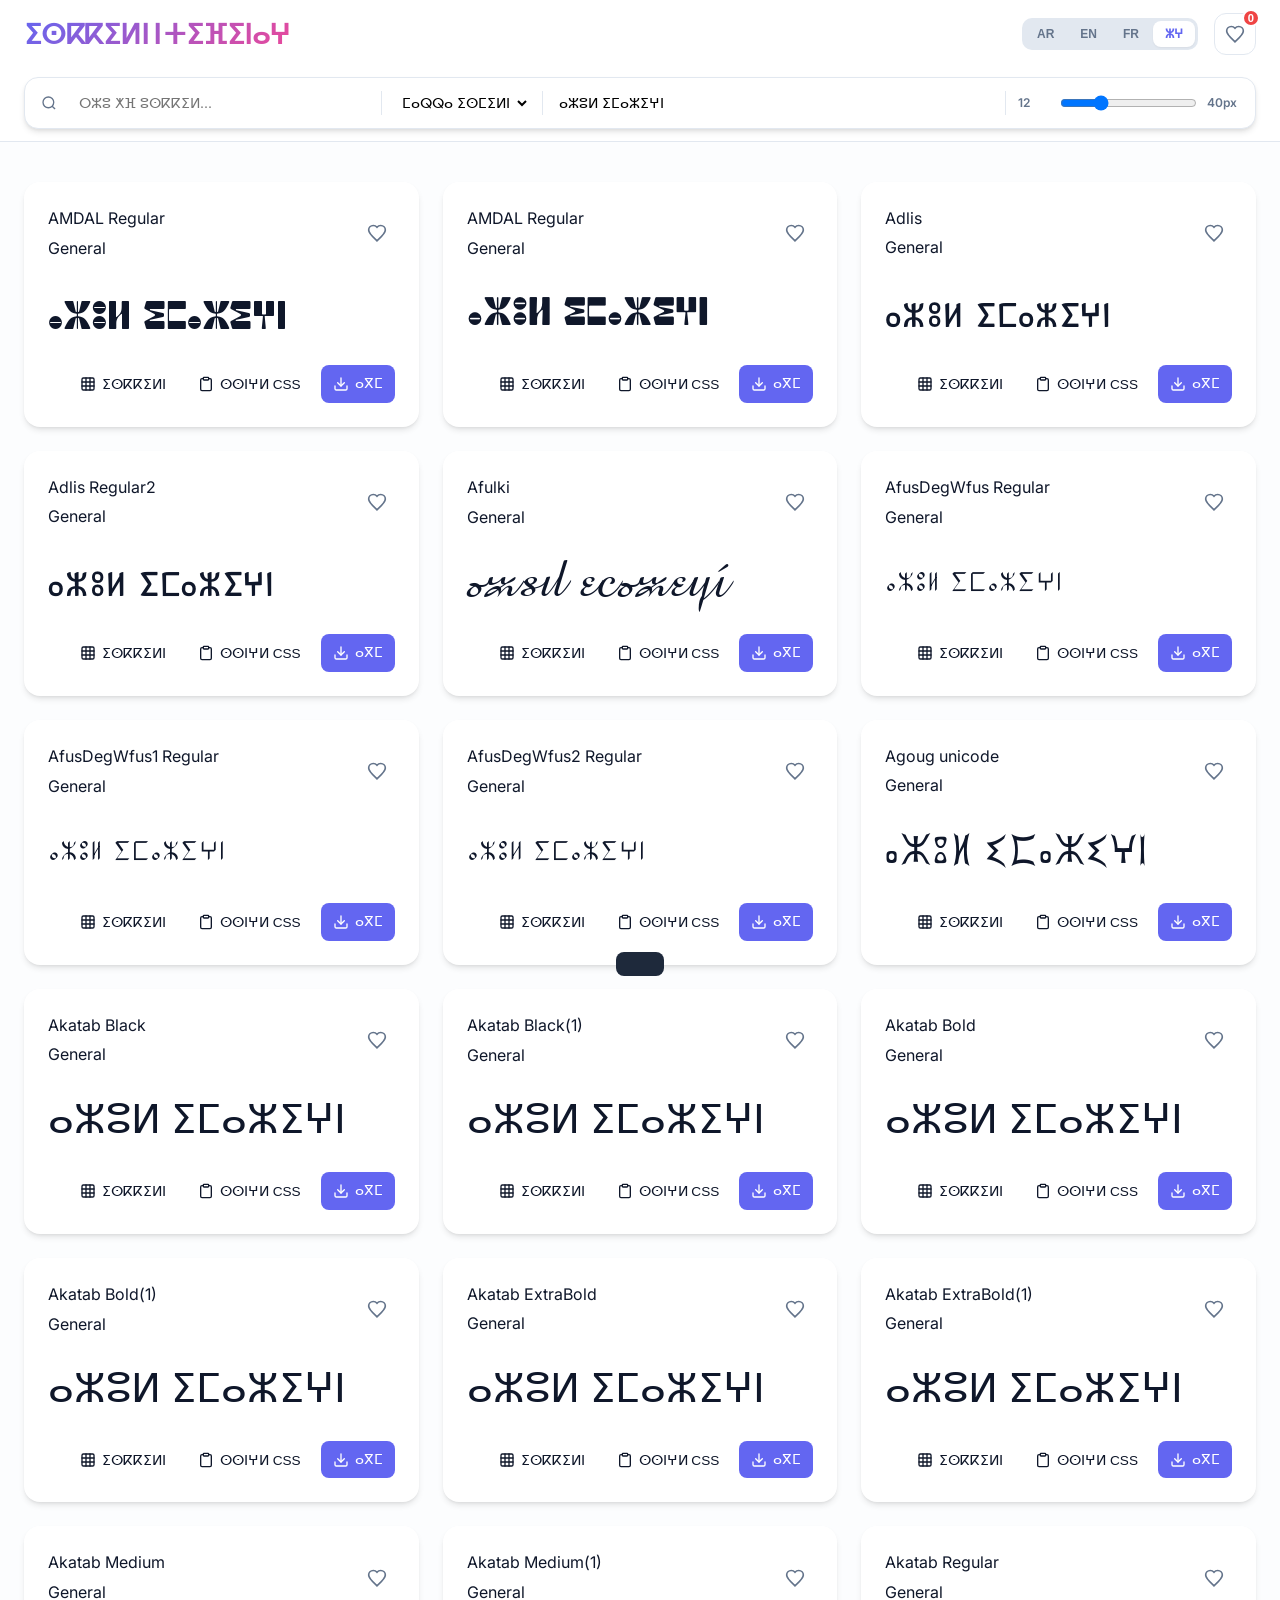
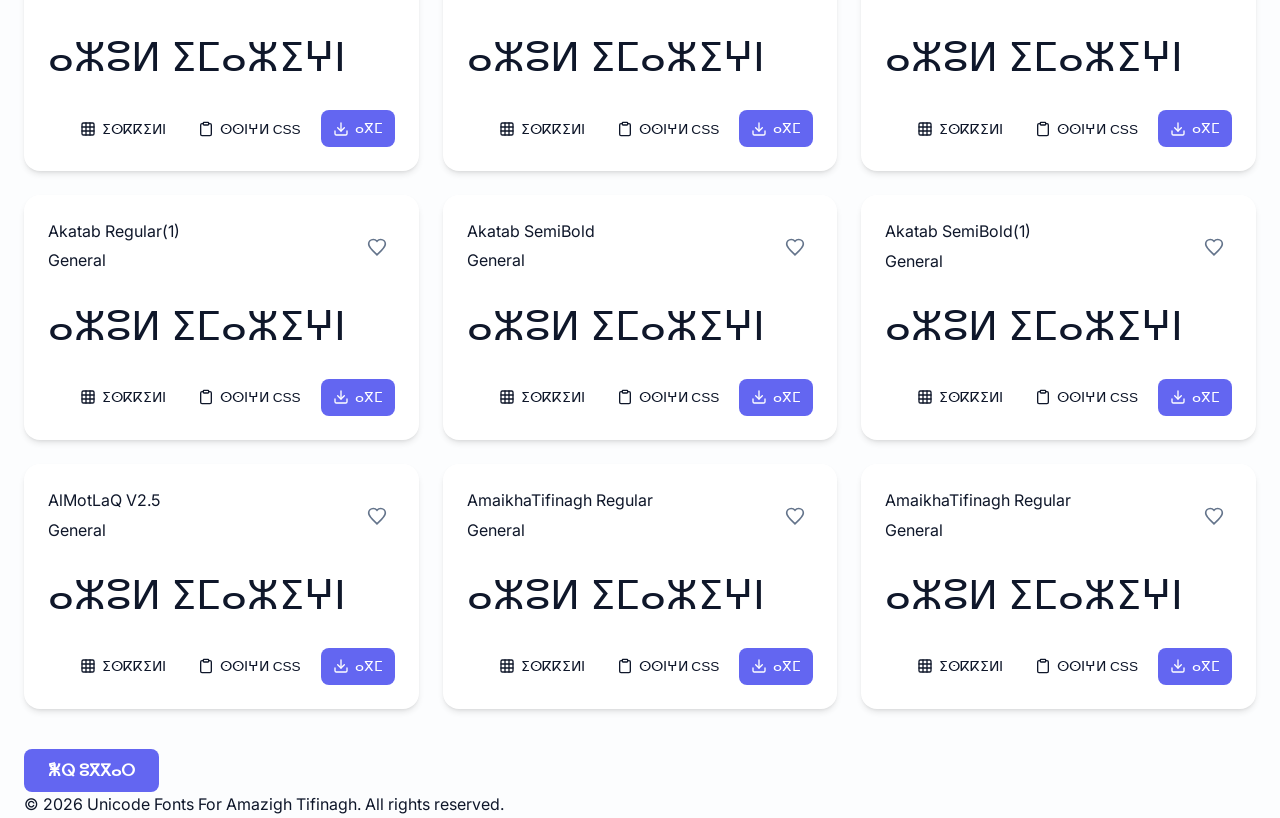
==== commit ee53c2f6: "Merge branch 'main' of https://github.com/AnamekOrganisation/Amazigh-Fonts" ====
--- a/index.html
+++ b/index.html
@@ -60,8 +60,7 @@
         <div class="header-inner container">
             <div class="header-top">
                 <div class="logo-brand">
-                    <h1 data-i18n="title">خطوط تيفيناغ</h1>
-                    <p data-i18n="subtitle">ⵜⴰⴳⵔⵓⵎⵎⴰ ⵜⴰⵎⴰⵜⴰⵢⵜ ⵏ ⵉⵙⴽⴽⵉⵍⵏ ⵏ ⵜⵎⴰⵣⵉⵖⵜ</p>
+                    <h1 data-i18n="title">ⵉⵙⴽⴽⵉⵍⵏ ⵏ ⵜⴼⵉⵏⴰⵖ</h1>
                 </div>
                 
                 <div class="header-actions">
@@ -113,11 +112,11 @@
     <main class="container">
         <div id="fontsGrid" class="fonts-grid">
             <!-- Font cards will be injected here -->
-            <div class="loading" data-i18n="loading">جاري تحميل الخطوط...</div>
+            <div class="loading" data-i18n="loading">loading...</div>
         </div>
         
         <div id="loadMoreContainer" class="load-more-container" style="display: none;">
-            <button id="loadMoreBtn" class="btn-primary" data-i18n="loadMore">تحميل المزيد</button>
+            <button id="loadMoreBtn" class="btn-primary" data-i18n="loadMore">load more</button>
         </div>
     </main>
 
@@ -139,7 +138,7 @@
 
     <footer class="main-footer">
         <div class="container">
-            <p data-i18n="footerText">&copy; 2026 Unicode Fonts For Amazigh Tifinagh. جميع الحقوق محفوظة.</p>
+            <p data-i18n="footerText">&copy; 2026 Unicode Fonts For Amazigh Tifinagh. All rights reserved..</p>
         </div>
     </footer>
 
@@ -150,4 +149,4 @@
     <script src="script.js"></script>
 </body>
 
-</html>+</html>
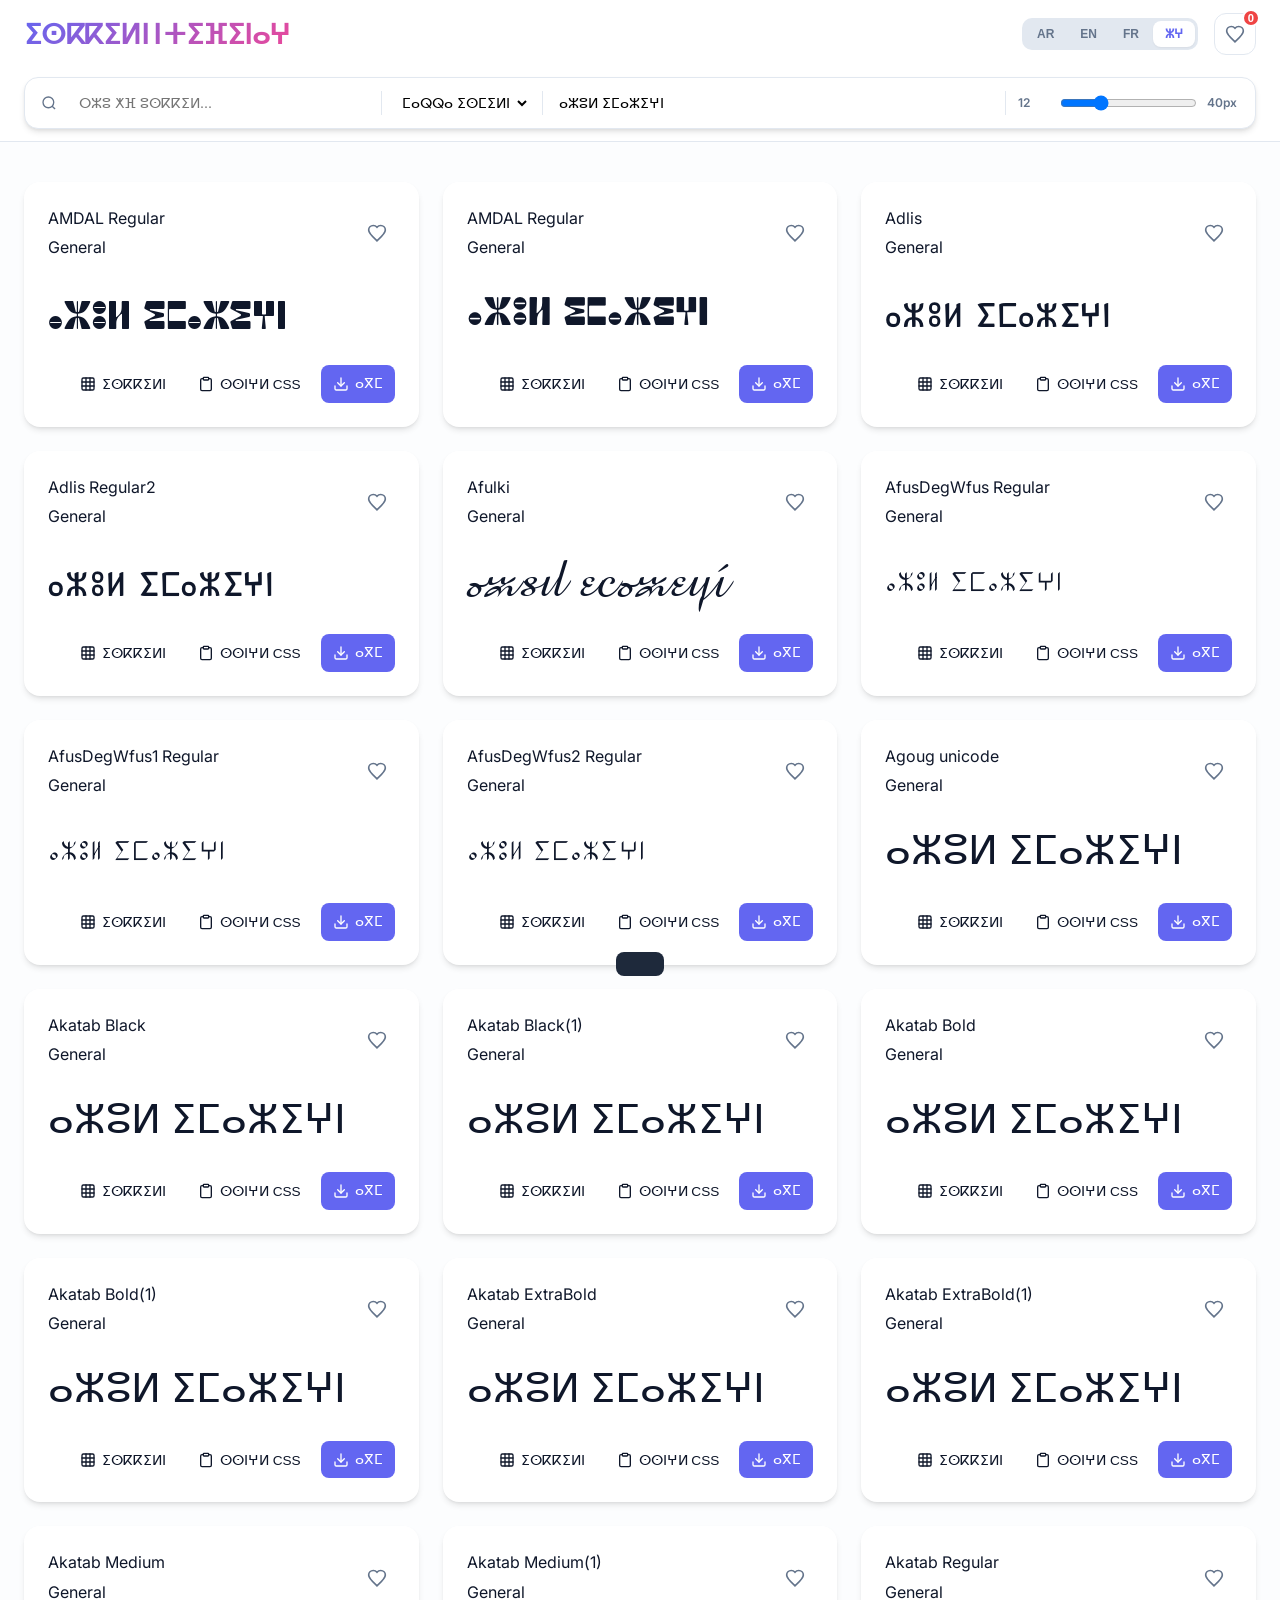
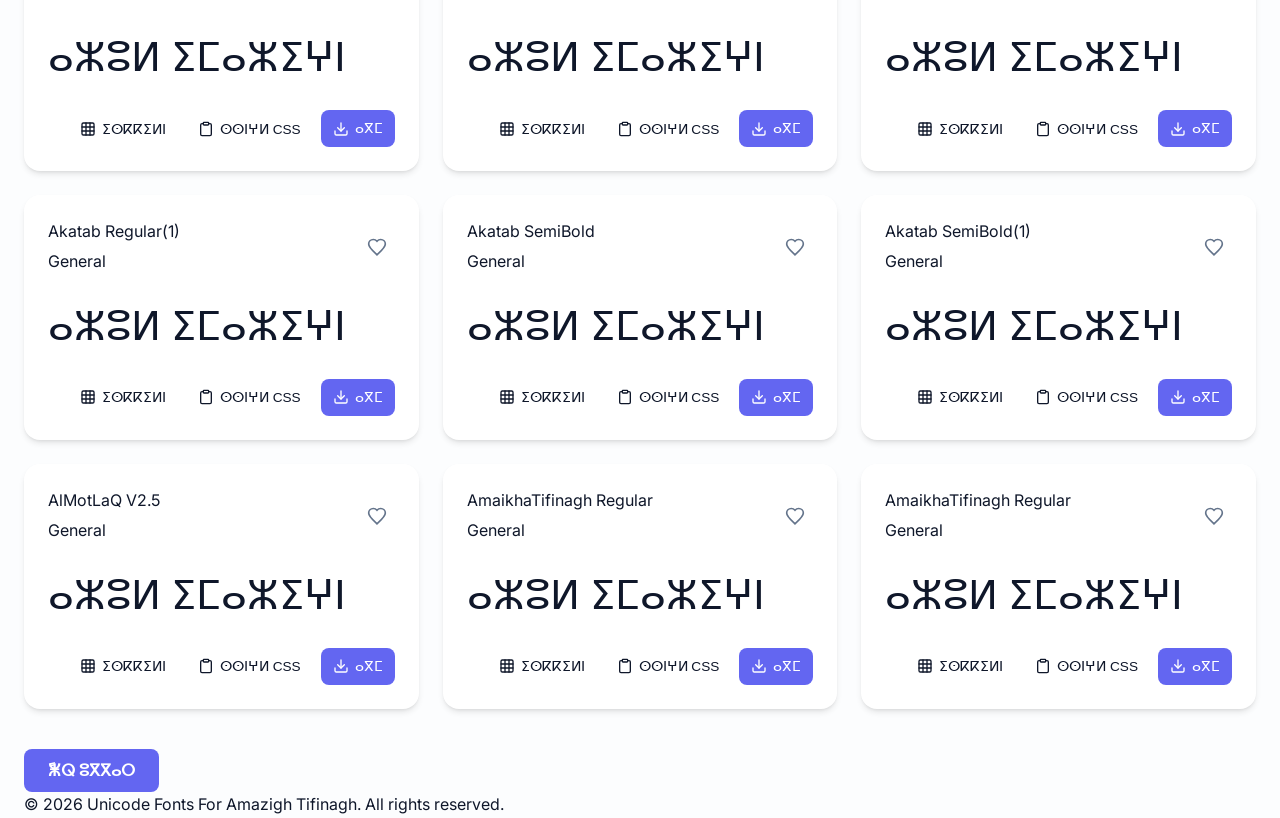
==== commit ab062803: "chore: Remove old Google site verification HTML file and add new meta tag to index.html." ====
--- a/index.html
+++ b/index.html
@@ -25,7 +25,7 @@
     <meta property="twitter:title" content="Tifinagh Fonts - Discover and Download Amazigh Unicode Fonts">
     <meta property="twitter:description" content="Explore a modern collection of Tifinagh fonts. Preview styles, copy CSS, and find the perfect font for your Amazigh project.">
     <meta property="twitter:image" content="https://anamekorganisation.github.io/Amazigh-Fonts/og-image.jpg">
-
+<meta name="google-site-verification" content="dhQRbVqHW7SckBGRbSVppvv3S_GMUigQgQp38h6lRa8" />
     <!-- Structured Data (JSON-LD) -->
     <script type="application/ld+json">
     {
